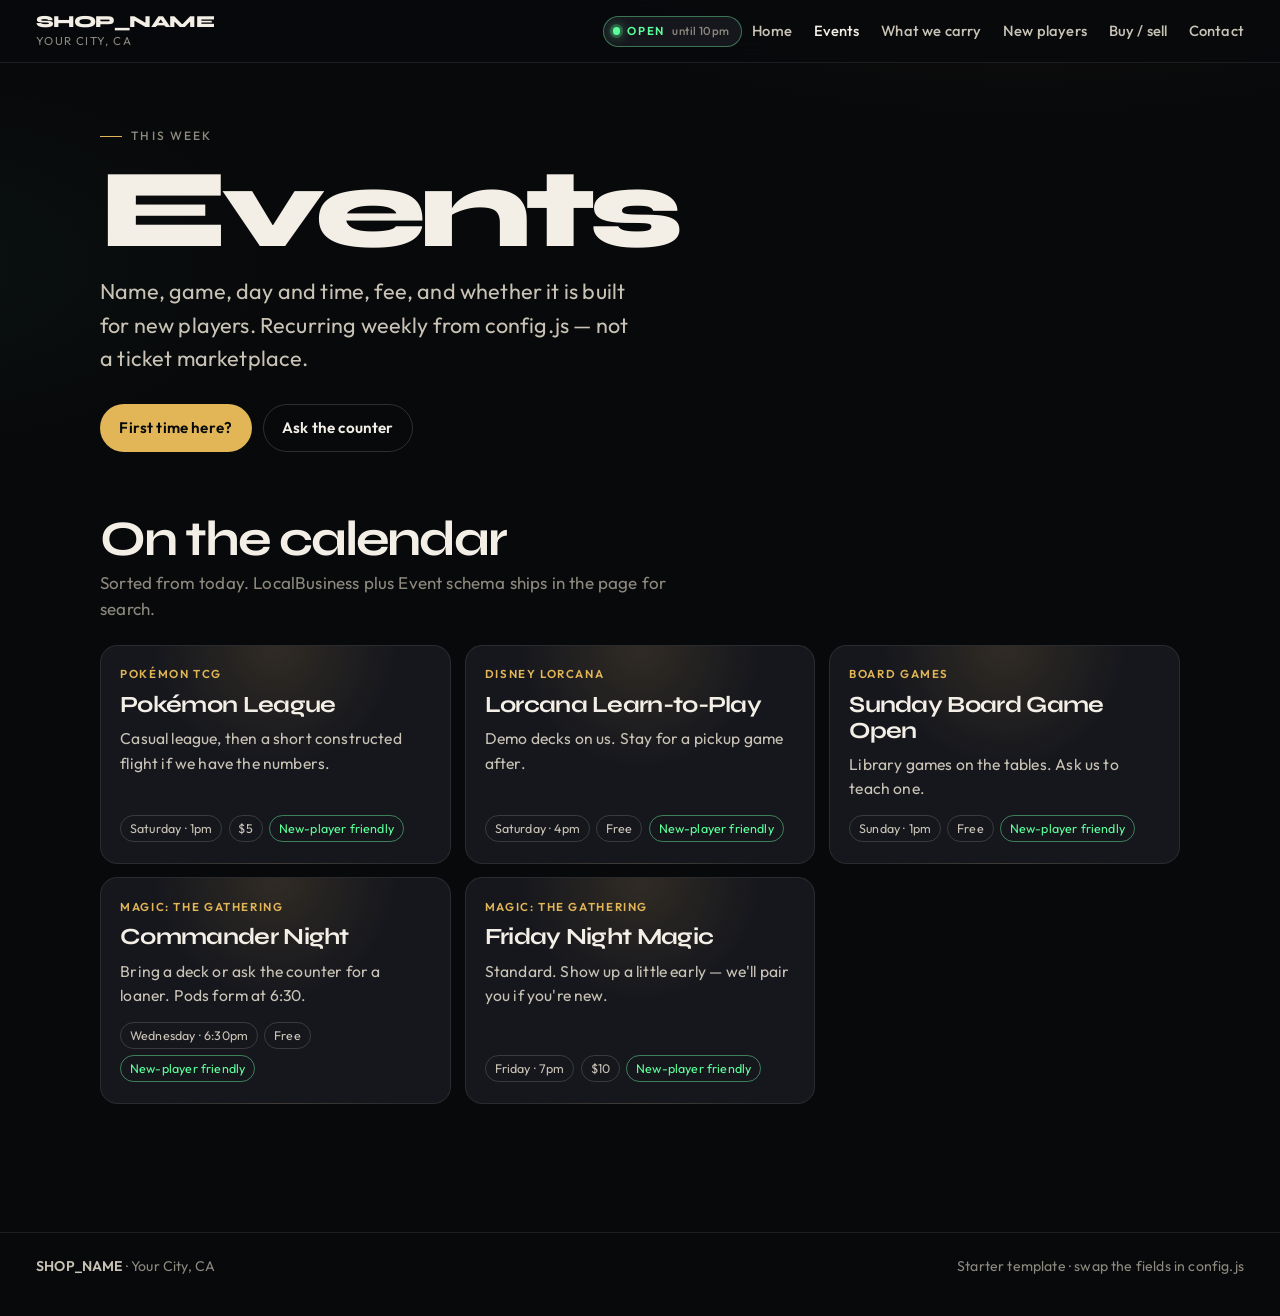
==== events.html @ 3b32b815 "Add LGS starter: clone, swap config.js, pitch on a phone. Placeholder shop only. Hours, events, carr" ====
<!DOCTYPE html>
<html lang="en">
<head>
  <meta charset="utf-8">
  <meta name="viewport" content="width=device-width, initial-scale=1">
  <meta name="theme-color" content="#08090b">
  <meta name="color-scheme" content="dark">
  <title>Events · SHOP_NAME</title>
  <meta name="description" content="This week's events at SHOP_NAME in Your City, CA.">
  <meta property="og:title" content="Events — SHOP_NAME">
  <link rel="icon" href="favicon.svg" type="image/svg+xml">
  <link rel="preconnect" href="https://fonts.googleapis.com">
  <link rel="preconnect" href="https://fonts.gstatic.com" crossorigin>
  <link href="https://fonts.googleapis.com/css2?family=Outfit:wght@400;500;600;700&family=Syne:wght@700;800&display=swap" rel="stylesheet">
  <link rel="stylesheet" href="styles.css">
</head>
<body>
  <a class="skip" href="#main">Skip to content</a>

  <header class="site-header">
    <a class="brand" href="index.html">
      <span class="brand-name" data-bind="SHOP_NAME">SHOP_NAME</span>
      <span class="brand-city" data-bind="CITY">Your City, CA</span>
    </a>
    <div class="header-tools">
      <span class="led" data-led role="status" aria-live="polite">
        <span class="led-dot" aria-hidden="true"></span>
        <span data-led-status>Hours</span>
        <span class="led-until" data-led-until></span>
      </span>
      <nav class="nav-desktop" data-nav aria-label="Primary">
        <a href="index.html">Home</a>
        <a href="events.html">Events</a>
        <a href="index.html#carry">What we carry</a>
        <a href="index.html#new">New players</a>
        <a href="index.html#trade">Buy / sell</a>
        <a href="index.html#contact">Contact</a>
      </nav>
      <button class="nav-toggle" type="button" data-nav-toggle aria-expanded="false" aria-controls="nav-drawer" aria-label="Open menu">
        <span></span><span></span><span></span>
      </button>
    </div>
  </header>

  <nav id="nav-drawer" class="nav-drawer" data-nav-drawer data-nav aria-label="Mobile">
    <a href="index.html">Home</a>
    <a href="events.html">Events</a>
    <a href="index.html#carry">What we carry</a>
    <a href="index.html#new">New players</a>
    <a href="index.html#trade">Buy / sell / trade</a>
    <a href="index.html#contact">Contact</a>
  </nav>

  <main id="main">
    <section class="hero page-hero">
      <p class="kicker">This week</p>
      <h1>Events</h1>
      <p class="lede">Name, game, day and time, fee, and whether it is built for new players. Recurring weekly from config.js — not a ticket marketplace.</p>
      <div class="hero-actions">
        <a class="btn btn-primary" href="index.html#new">First time here?</a>
        <a class="btn btn-ghost" href="index.html#contact">Ask the counter</a>
      </div>
    </section>

    <section class="section" aria-labelledby="week-heading" style="padding-top:0">
      <div class="section-head">
        <div>
          <h2 id="week-heading">On the calendar</h2>
          <p class="sub">Sorted from today. LocalBusiness plus Event schema ships in the page for search.</p>
        </div>
      </div>
      <div class="cards cards-3" data-events-all><noscript><p class="empty-week">Turn on JavaScript to load this week from config.js.</p></noscript></div>
    </section>
  </main>

  <footer class="site-footer">
    <span><strong data-bind="SHOP_NAME">SHOP_NAME</strong> · <span data-bind="CITY">Your City, CA</span></span>
    <span>Starter template · swap the fields in config.js</span>
  </footer>

  <script src="config.js"></script>
  <script src="effects.js"></script>
</body>
</html>
---- styles.css ----
/* SHOP_NAME starter — ink shop window, not a tavern, not a SaaS dashboard. */
:root {
  --ink: #08090b;
  --ink-2: #0e0f13;
  --ink-3: #16171d;
  --ink-4: #1e2028;
  --line: rgba(243, 239, 230, 0.09);
  --line-strong: rgba(243, 239, 230, 0.16);
  --paper: #f3efe6;
  --paper-dim: #c9c3b6;
  --muted: #8d897f;
  --brass: #e2b656;
  --brass-dim: rgba(226, 182, 86, 0.16);
  --open: #5dff9a;
  --closed: #ff6b6b;
  --space: clamp(1.15rem, 3.2vw, 2.25rem);
  --wide: 72rem;
  --radius: 1.1rem;
  --font-display: "Syne", "Avenir Next", "Segoe UI", sans-serif;
  --font-body: "Outfit", "Avenir Next", "Segoe UI", sans-serif;
  color-scheme: dark;
}

*,
*::before,
*::after { box-sizing: border-box; }

html {
  scroll-behavior: smooth;
  background: var(--ink);
  overflow-x: clip;
}

body {
  margin: 0;
  min-height: 100dvh;
  background:
    radial-gradient(1200px 500px at 80% -10%, rgba(226, 182, 86, 0.07), transparent 50%),
    radial-gradient(900px 420px at -10% 20%, rgba(93, 255, 154, 0.04), transparent 45%),
    var(--ink);
  color: var(--paper);
  font-family: var(--font-body);
  font-size: 1.0625rem;
  line-height: 1.55;
  letter-spacing: 0.01em;
  -webkit-font-smoothing: antialiased;
}

img, svg { max-width: 100%; display: block; }

a {
  color: var(--brass);
  text-underline-offset: 0.18em;
}

a:hover { color: var(--paper); }

:focus-visible {
  outline: 2px solid var(--brass);
  outline-offset: 3px;
}

.skip {
  position: absolute;
  left: 0.75rem;
  top: -4rem;
  z-index: 80;
  padding: 0.55rem 0.85rem;
  background: var(--brass);
  color: var(--ink);
  font-weight: 600;
  text-decoration: none;
  border-radius: 0.4rem;
}
.skip:focus { top: 0.75rem; }

/* —— chrome —— */
.site-header {
  position: sticky;
  top: 0;
  z-index: 40;
  display: flex;
  align-items: center;
  justify-content: space-between;
  gap: 0.75rem;
  padding: 0.7rem var(--space);
  background: color-mix(in srgb, var(--ink) 82%, transparent);
  backdrop-filter: blur(16px) saturate(1.2);
  border-bottom: 1px solid var(--line);
}

.brand {
  display: flex;
  flex-direction: column;
  gap: 0.05rem;
  text-decoration: none;
  color: var(--paper);
  min-width: 0;
}
.brand-name {
  font-family: var(--font-display);
  font-weight: 800;
  font-size: 1rem;
  letter-spacing: -0.03em;
  line-height: 1.1;
  white-space: nowrap;
  overflow: hidden;
  text-overflow: ellipsis;
  max-width: 46vw;
}
.brand-city {
  color: var(--muted);
  font-size: 0.72rem;
  letter-spacing: 0.12em;
  text-transform: uppercase;
}

.header-tools {
  display: flex;
  align-items: center;
  gap: 0.65rem;
}

.led {
  display: inline-flex;
  align-items: center;
  gap: 0.45rem;
  padding: 0.35rem 0.7rem 0.35rem 0.55rem;
  border: 1px solid var(--line-strong);
  border-radius: 999px;
  background: var(--ink-3);
  font-size: 0.72rem;
  font-weight: 600;
  letter-spacing: 0.14em;
  text-transform: uppercase;
  color: var(--paper-dim);
  white-space: nowrap;
}
.led-dot {
  width: 0.48rem;
  height: 0.48rem;
  border-radius: 50%;
  background: var(--muted);
  box-shadow: none;
}
.led.is-open { color: var(--open); border-color: color-mix(in srgb, var(--open) 35%, var(--line)); }
.led.is-open .led-dot {
  background: var(--open);
  box-shadow: 0 0 0 3px color-mix(in srgb, var(--open) 22%, transparent), 0 0 12px var(--open);
  animation: led-pulse 2.4s ease-in-out infinite;
}
@keyframes led-pulse {
  0%, 100% { opacity: 1; }
  50% { opacity: 0.55; }
}
.led.is-closed { color: var(--closed); }
.led.is-closed .led-dot {
  background: var(--closed);
  box-shadow: 0 0 0 3px color-mix(in srgb, var(--closed) 20%, transparent);
}
.led-until { color: var(--muted); letter-spacing: 0.04em; text-transform: none; font-weight: 500; }

.nav-toggle {
  width: 2.75rem;
  height: 2.75rem;
  border: 1px solid var(--line);
  border-radius: 0.7rem;
  background: var(--ink-3);
  color: var(--paper);
  cursor: pointer;
  display: flex;
  flex-direction: column;
  align-items: center;
  justify-content: center;
  gap: 5px;
}
.nav-toggle span {
  display: block;
  width: 1.1rem;
  height: 1.5px;
  background: currentColor;
}
.nav-toggle[aria-expanded="true"] span:nth-child(1) { transform: translateY(3.25px) rotate(45deg); }
.nav-toggle[aria-expanded="true"] span:nth-child(2) { opacity: 0; }
.nav-toggle[aria-expanded="true"] span:nth-child(3) { transform: translateY(-3.25px) rotate(-45deg); }
.nav-toggle span { transition: transform 0.2s ease, opacity 0.2s ease; }

.nav-drawer {
  position: fixed;
  inset: 0;
  z-index: 50;
  background: color-mix(in srgb, var(--ink) 96%, black);
  padding: 5.5rem var(--space) var(--space);
  display: none;
  flex-direction: column;
  gap: 0.15rem;
}
.nav-drawer.is-open { display: flex; }
.nav-drawer a {
  font-family: var(--font-display);
  font-size: clamp(1.8rem, 7vw, 3rem);
  font-weight: 800;
  letter-spacing: -0.04em;
  line-height: 1.15;
  color: var(--paper);
  text-decoration: none;
  padding: 0.35rem 0;
  min-height: 2.75rem;
}
.nav-drawer a[aria-current="page"],
.nav-drawer a:hover { color: var(--brass); }

.nav-desktop { display: none; }

@media (min-width: 920px) {
  .nav-toggle { display: none; }
  .nav-drawer { display: none !important; }
  .nav-desktop {
    display: flex;
    gap: 1.35rem;
    align-items: center;
  }
  .nav-desktop a {
    color: var(--paper-dim);
    text-decoration: none;
    font-size: 0.92rem;
    font-weight: 500;
    padding: 0.45rem 0;
    min-height: 2.5rem;
    display: inline-flex;
    align-items: center;
  }
  .nav-desktop a[aria-current="page"],
  .nav-desktop a:hover { color: var(--paper); }
  .brand-name { max-width: none; font-size: 1.05rem; }
}

/* —— layout —— */
main { padding-bottom: 4rem; }

.hero {
  padding: clamp(2.4rem, 8vw, 5.5rem) var(--space) clamp(2rem, 6vw, 4rem);
  max-width: var(--wide);
  margin: 0 auto;
}

.kicker {
  display: inline-flex;
  align-items: center;
  gap: 0.55rem;
  color: var(--muted);
  font-size: 0.75rem;
  letter-spacing: 0.18em;
  text-transform: uppercase;
  font-weight: 500;
  margin: 0 0 1rem;
}
.kicker::before {
  content: "";
  width: 1.4rem;
  height: 1px;
  background: var(--brass);
}

.hero h1 {
  font-family: var(--font-display);
  font-weight: 800;
  font-size: clamp(3rem, 11vw, 7rem);
  letter-spacing: -0.055em;
  line-height: 0.86;
  margin: 0 0 1.1rem;
  max-width: 100%;
  overflow-wrap: break-word;
}

.lede {
  max-width: 34rem;
  font-size: clamp(1.1rem, 2.4vw, 1.35rem);
  color: var(--paper-dim);
  margin: 0 0 1.75rem;
}

.hero-actions {
  display: flex;
  flex-wrap: wrap;
  gap: 0.7rem;
}

.btn {
  display: inline-flex;
  align-items: center;
  justify-content: center;
  min-height: 2.85rem;
  padding: 0.7rem 1.15rem;
  border-radius: 999px;
  text-decoration: none;
  font-weight: 600;
  font-size: 0.95rem;
  border: 1px solid transparent;
}
.btn-primary {
  background: var(--brass);
  color: var(--ink);
}
.btn-primary:hover { color: var(--ink); filter: brightness(1.06); }
.btn-ghost {
  background: transparent;
  color: var(--paper);
  border-color: var(--line-strong);
}
.btn-ghost:hover { border-color: var(--paper-dim); color: var(--paper); }

/* —— door hours —— */
.door {
  margin: 0 var(--space) clamp(2.5rem, 6vw, 4rem);
  max-width: var(--wide);
  margin-left: auto;
  margin-right: auto;
  padding: 0 var(--space);
}
.door-panel {
  border: 1px solid var(--line);
  border-radius: calc(var(--radius) + 0.15rem);
  background:
    linear-gradient(180deg, rgba(255,255,255,0.03), transparent 40%),
    var(--ink-2);
  padding: clamp(1.1rem, 3vw, 1.6rem);
  display: grid;
  gap: 1.25rem;
}
@media (min-width: 760px) {
  .door-panel { grid-template-columns: 0.9fr 1.1fr; align-items: start; }
}
.door h2 {
  font-family: var(--font-display);
  font-size: clamp(1.4rem, 3vw, 1.85rem);
  letter-spacing: -0.04em;
  margin: 0 0 0.35rem;
}
.door p { margin: 0; color: var(--muted); }

.hours-list {
  list-style: none;
  margin: 0;
  padding: 0;
  display: grid;
  gap: 0.15rem;
}
.hours-list li {
  display: flex;
  justify-content: space-between;
  gap: 1rem;
  padding: 0.42rem 0.55rem;
  border-radius: 0.45rem;
  font-variant-numeric: tabular-nums;
  color: var(--paper-dim);
}
.hours-list li.is-today {
  background: var(--brass-dim);
  color: var(--paper);
  font-weight: 600;
}
.hours-list .day {
  letter-spacing: 0.12em;
  text-transform: uppercase;
  font-size: 0.82rem;
}

/* —— sections —— */
.section {
  max-width: var(--wide);
  margin: 0 auto;
  padding: clamp(2.4rem, 7vw, 5rem) var(--space) 0;
}
.section-head {
  display: flex;
  flex-wrap: wrap;
  justify-content: space-between;
  align-items: end;
  gap: 0.8rem;
  margin-bottom: 1.4rem;
}
.section h2 {
  font-family: var(--font-display);
  font-size: clamp(1.85rem, 5vw, 3.1rem);
  letter-spacing: -0.045em;
  line-height: 0.95;
  margin: 0;
}
.section .sub {
  margin: 0.45rem 0 0;
  color: var(--muted);
  max-width: 36rem;
}

/* —— event cards —— */
.cards {
  display: grid;
  gap: 0.85rem;
}
@media (min-width: 700px) {
  .cards { grid-template-columns: repeat(2, 1fr); }
}
@media (min-width: 1080px) {
  .cards.cards-3 { grid-template-columns: repeat(3, 1fr); }
}

.card {
  --mx: 50%;
  --my: 0%;
  position: relative;
  isolation: isolate;
  background:
    radial-gradient(220px circle at var(--mx) var(--my), rgba(226, 182, 86, 0.13), transparent 55%),
    var(--ink-3);
  border: 1px solid var(--line);
  border-radius: var(--radius);
  padding: 1.2rem 1.2rem 1.3rem;
  min-height: 11.5rem;
  display: flex;
  flex-direction: column;
  gap: 0.55rem;
  text-decoration: none;
  color: inherit;
  transition: border-color 0.2s ease, transform 0.2s ease;
}
.card:hover { border-color: var(--line-strong); }
.card-game {
  font-size: 0.72rem;
  letter-spacing: 0.14em;
  text-transform: uppercase;
  color: var(--brass);
  font-weight: 600;
}
.card h3 {
  font-family: var(--font-display);
  font-size: 1.45rem;
  letter-spacing: -0.03em;
  line-height: 1.1;
  margin: 0;
}
.card p { margin: 0; color: var(--paper-dim); flex: 1; font-size: 0.98rem; }
.card-meta {
  display: flex;
  flex-wrap: wrap;
  gap: 0.4rem;
  margin-top: 0.35rem;
}
.pill {
  display: inline-flex;
  align-items: center;
  min-height: 1.7rem;
  padding: 0.15rem 0.55rem;
  border-radius: 999px;
  border: 1px solid var(--line-strong);
  font-size: 0.78rem;
  color: var(--paper-dim);
}
.pill-new {
  border-color: color-mix(in srgb, var(--open) 40%, var(--line));
  color: var(--open);
}

.empty-week {
  border: 1px dashed var(--line-strong);
  border-radius: var(--radius);
  padding: 1.4rem;
  color: var(--muted);
}

/* —— room / play space —— */
.room {
  margin-top: 0.4rem;
  border: 1px solid var(--line);
  border-radius: calc(var(--radius) + 0.25rem);
  overflow: hidden;
  background: #07080a;
  position: relative;
}
.room svg { width: 100%; height: auto; }
.room-caption {
  position: absolute;
  left: 1rem;
  bottom: 1rem;
  margin: 0;
  padding: 0.35rem 0.65rem;
  background: color-mix(in srgb, var(--ink) 75%, transparent);
  border: 1px solid var(--line);
  border-radius: 999px;
  font-size: 0.75rem;
  letter-spacing: 0.12em;
  text-transform: uppercase;
  color: var(--paper-dim);
}

/* —— carry —— */
.carry-grid {
  display: grid;
  gap: 0.7rem;
}
@media (min-width: 640px) {
  .carry-grid { grid-template-columns: repeat(2, 1fr); }
}
@media (min-width: 980px) {
  .carry-grid { grid-template-columns: repeat(3, 1fr); }
}
.carry-item {
  padding: 1.2rem 1.15rem 1.3rem;
  background: var(--ink-2);
  border: 1px solid var(--line);
  border-radius: var(--radius);
}
.carry-item h3 {
  font-family: var(--font-display);
  font-size: 1.35rem;
  letter-spacing: -0.03em;
  margin: 0 0 0.35rem;
}
.carry-item p { margin: 0; color: var(--muted); }
.note-banner {
  margin-top: 1rem;
  padding: 1rem 1.15rem;
  border-radius: var(--radius);
  background: var(--brass-dim);
  border: 1px solid color-mix(in srgb, var(--brass) 28%, var(--line));
  color: var(--paper);
}

/* —— prose blocks —— */
.prose {
  max-width: 40rem;
  font-size: 1.12rem;
  color: var(--paper-dim);
}
.prose p { margin: 0 0 1rem; }
.prose p:last-child { margin-bottom: 0; }

/* —— contact —— */
.contact-grid {
  display: grid;
  gap: 1.5rem;
}
@media (min-width: 860px) {
  .contact-grid { grid-template-columns: 1fr 1.1fr; }
}
.vcard {
  display: grid;
  gap: 0.85rem;
}
.vcard > div { min-width: 0; }
.vcard a { color: var(--paper); text-decoration: none; }
.vcard a:hover { color: var(--brass); }
.vcard dt {
  font-size: 0.72rem;
  letter-spacing: 0.16em;
  text-transform: uppercase;
  color: var(--muted);
  margin-bottom: 0.2rem;
}
.vcard dd { margin: 0; font-size: 1.12rem; }
.socials {
  display: flex;
  flex-wrap: wrap;
  gap: 0.5rem;
  margin-top: 0.3rem;
}

form {
  display: grid;
  gap: 0.75rem;
  padding: 1.2rem;
  border: 1px solid var(--line);
  border-radius: var(--radius);
  background: var(--ink-2);
}
label {
  display: grid;
  gap: 0.35rem;
  font-size: 0.82rem;
  letter-spacing: 0.08em;
  text-transform: uppercase;
  color: var(--muted);
}
input, textarea, select, button {
  font: inherit;
  letter-spacing: 0;
  text-transform: none;
}
input, textarea, select {
  width: 100%;
  min-height: 2.85rem;
  padding: 0.65rem 0.8rem;
  border-radius: 0.7rem;
  border: 1px solid var(--line-strong);
  background: var(--ink);
  color: var(--paper);
}
textarea { min-height: 8rem; resize: vertical; }
form button {
  cursor: pointer;
  min-height: 2.85rem;
  border: 0;
  border-radius: 999px;
  background: var(--brass);
  color: var(--ink);
  font-weight: 700;
  padding: 0.7rem 1.1rem;
}
form button:hover { filter: brightness(1.06); }
.form-hint { margin: 0; color: var(--muted); font-size: 0.85rem; }

.site-footer {
  margin-top: 4rem;
  padding: 1.4rem var(--space) 2.4rem;
  border-top: 1px solid var(--line);
  color: var(--muted);
  font-size: 0.88rem;
  display: flex;
  flex-wrap: wrap;
  justify-content: space-between;
  gap: 0.6rem;
}
.site-footer strong { color: var(--paper-dim); font-weight: 600; }

.page-hero {
  padding-top: clamp(2rem, 6vw, 3.4rem);
}

@media (prefers-reduced-motion: reduce) {
  html { scroll-behavior: auto; }
  .nav-toggle span { transition: none; }
  .card {
    background: var(--ink-3);
    transition: none;
  }
  .led.is-open .led-dot { box-shadow: 0 0 0 3px color-mix(in srgb, var(--open) 22%, transparent); animation: none; }
}

@media (max-width: 560px) {
  .led-until { display: none; }
}

@media (pointer: coarse) {
  .card { background: var(--ink-3); }
}
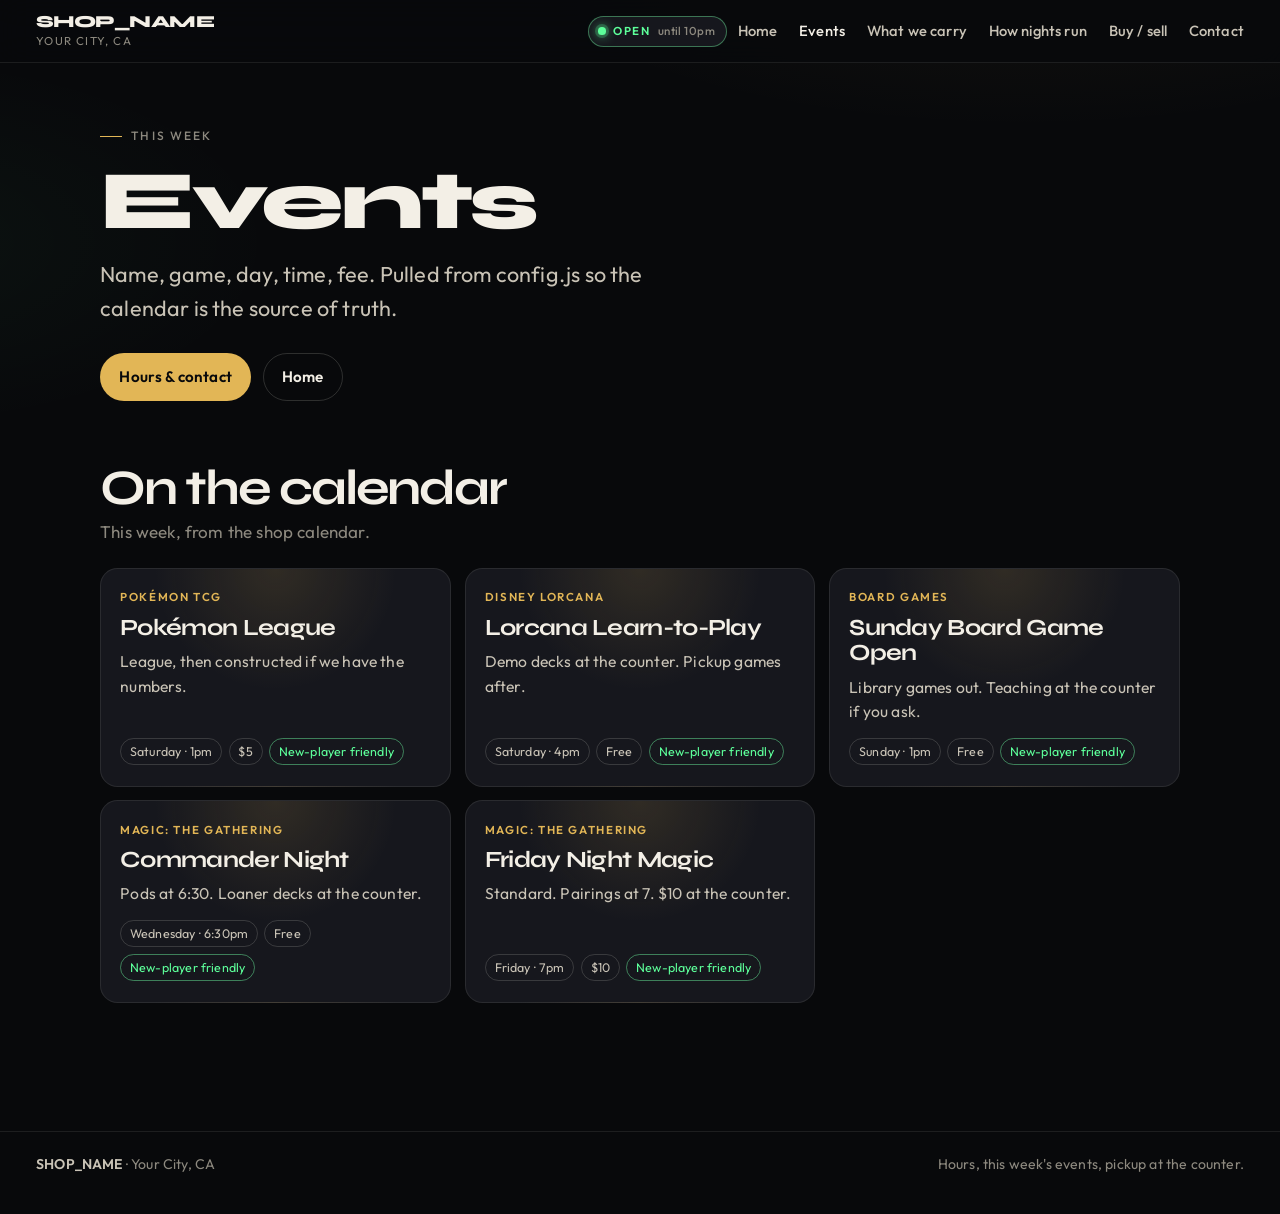
==== commit a10a6f3a: "Write the starter for the shop, not for players. Hours, calendar, counter, stock. Drop the welcome-t" ====
--- a/events.html
+++ b/events.html
@@ -32,7 +32,7 @@
         <a href="index.html">Home</a>
         <a href="events.html">Events</a>
         <a href="index.html#carry">What we carry</a>
-        <a href="index.html#new">New players</a>
+        <a href="index.html#new">How nights run</a>
         <a href="index.html#trade">Buy / sell</a>
         <a href="index.html#contact">Contact</a>
       </nav>
@@ -46,7 +46,7 @@
     <a href="index.html">Home</a>
     <a href="events.html">Events</a>
     <a href="index.html#carry">What we carry</a>
-    <a href="index.html#new">New players</a>
+    <a href="index.html#new">How nights run</a>
     <a href="index.html#trade">Buy / sell / trade</a>
     <a href="index.html#contact">Contact</a>
   </nav>
@@ -55,10 +55,10 @@
     <section class="hero page-hero">
       <p class="kicker">This week</p>
       <h1>Events</h1>
-      <p class="lede">Name, game, day and time, fee, and whether it is built for new players. Recurring weekly from config.js — not a ticket marketplace.</p>
+      <p class="lede">Name, game, day, time, fee. Pulled from config.js so the calendar is the source of truth.</p>
       <div class="hero-actions">
-        <a class="btn btn-primary" href="index.html#new">First time here?</a>
-        <a class="btn btn-ghost" href="index.html#contact">Ask the counter</a>
+        <a class="btn btn-primary" href="index.html#contact">Hours &amp; contact</a>
+        <a class="btn btn-ghost" href="index.html">Home</a>
       </div>
     </section>
 
@@ -66,7 +66,7 @@
       <div class="section-head">
         <div>
           <h2 id="week-heading">On the calendar</h2>
-          <p class="sub">Sorted from today. LocalBusiness plus Event schema ships in the page for search.</p>
+          <p class="sub">This week, from the shop calendar.</p>
         </div>
       </div>
       <div class="cards cards-3" data-events-all><noscript><p class="empty-week">Turn on JavaScript to load this week from config.js.</p></noscript></div>
@@ -75,7 +75,7 @@
 
   <footer class="site-footer">
     <span><strong data-bind="SHOP_NAME">SHOP_NAME</strong> · <span data-bind="CITY">Your City, CA</span></span>
-    <span>Starter template · swap the fields in config.js</span>
+    <span data-bind="TAGLINE">Hours, this week's events, pickup at the counter.</span>
   </footer>
 
   <script src="config.js"></script>
--- a/styles.css
+++ b/styles.css
@@ -265,12 +265,15 @@
 .hero h1 {
   font-family: var(--font-display);
   font-weight: 800;
-  font-size: clamp(3rem, 11vw, 7rem);
-  letter-spacing: -0.055em;
-  line-height: 0.86;
+  font-size: clamp(2.4rem, 8vw, 5.2rem);
+  letter-spacing: -0.04em;
+  line-height: 0.95;
   margin: 0 0 1.1rem;
   max-width: 100%;
-  overflow-wrap: break-word;
+  overflow-wrap: normal;
+  word-break: keep-all;
+  hyphens: none;
+  text-wrap: balance;
 }
 
 .lede {
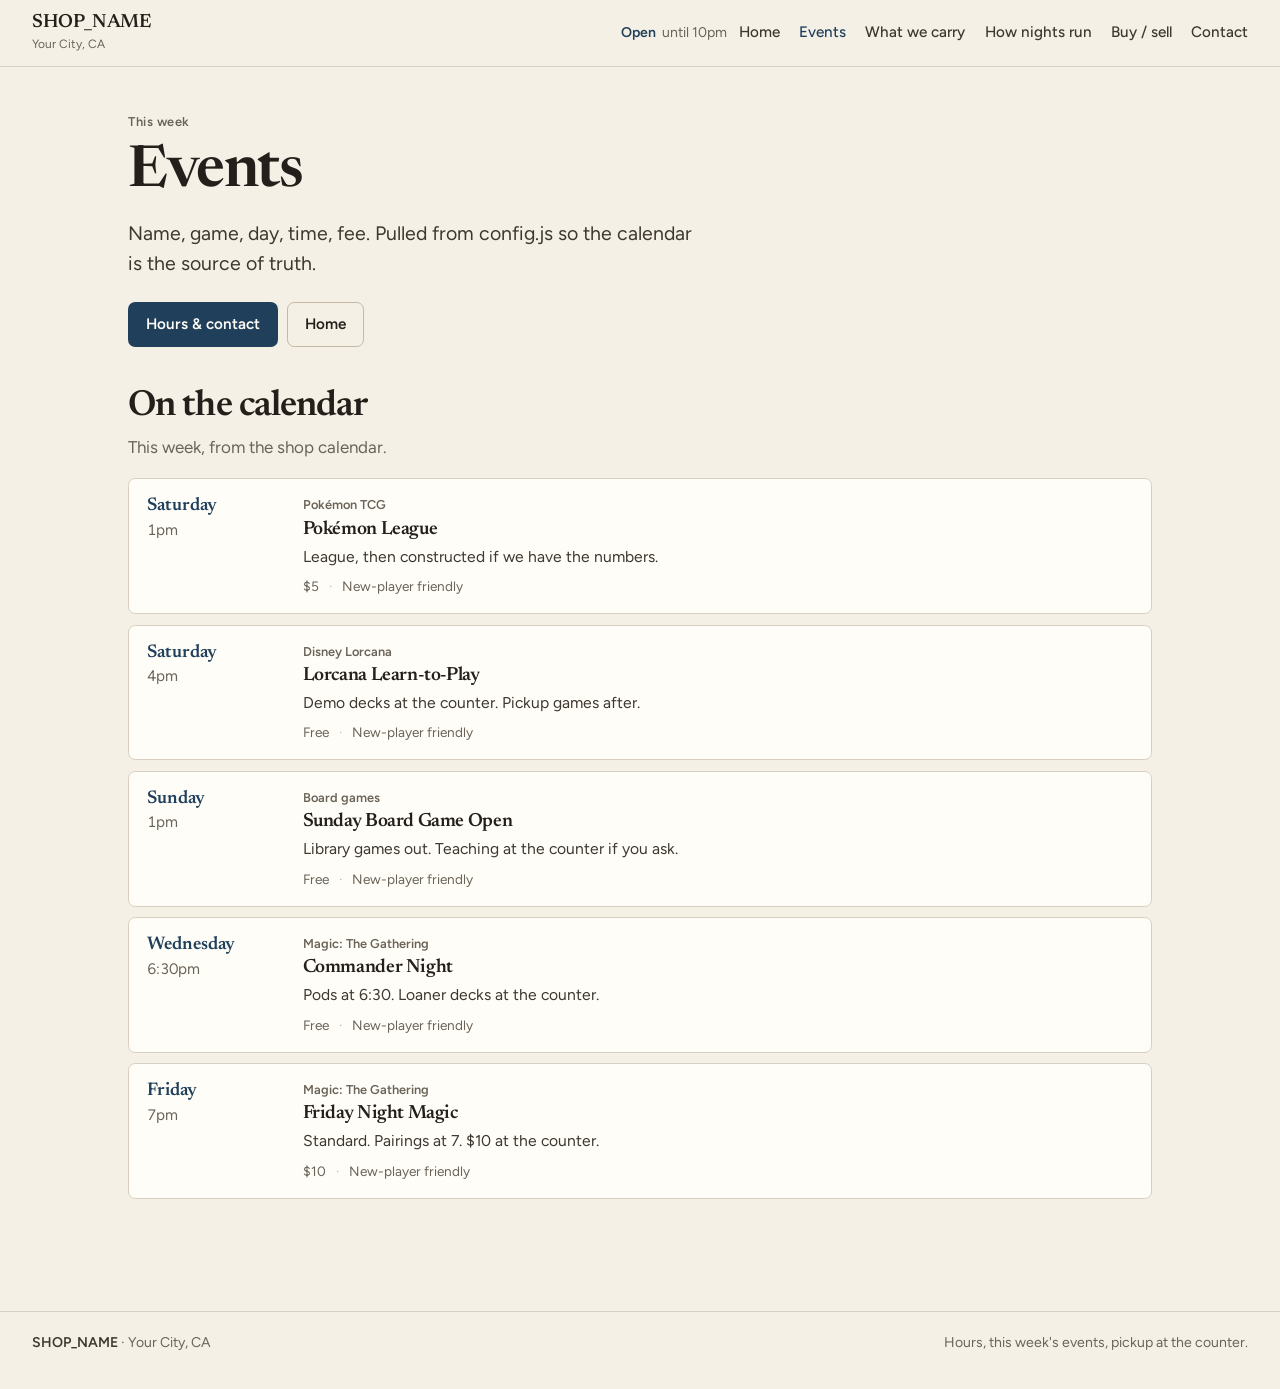
==== commit b26aaf55: "Restyle the shop starter as a light storefront. Paper, navy, Newsreader. Not the dark Open Tonight l" ====
--- a/events.html
+++ b/events.html
@@ -3,15 +3,15 @@
 <head>
   <meta charset="utf-8">
   <meta name="viewport" content="width=device-width, initial-scale=1">
-  <meta name="theme-color" content="#08090b">
-  <meta name="color-scheme" content="dark">
+  <meta name="theme-color" content="#f5f0e6">
+  <meta name="color-scheme" content="light">
   <title>Events · SHOP_NAME</title>
   <meta name="description" content="This week's events at SHOP_NAME in Your City, CA.">
   <meta property="og:title" content="Events — SHOP_NAME">
   <link rel="icon" href="favicon.svg" type="image/svg+xml">
   <link rel="preconnect" href="https://fonts.googleapis.com">
   <link rel="preconnect" href="https://fonts.gstatic.com" crossorigin>
-  <link href="https://fonts.googleapis.com/css2?family=Outfit:wght@400;500;600;700&family=Syne:wght@700;800&display=swap" rel="stylesheet">
+  <link href="https://fonts.googleapis.com/css2?family=Figtree:ital,wght@0,400;0,500;0,600;0,700;1,400&family=Newsreader:ital,opsz,wght@0,6..72,500;0,6..72,600;0,6..72,700;1,6..72,500&display=swap" rel="stylesheet">
   <link rel="stylesheet" href="styles.css">
 </head>
 <body>
@@ -23,11 +23,10 @@
       <span class="brand-city" data-bind="CITY">Your City, CA</span>
     </a>
     <div class="header-tools">
-      <span class="led" data-led role="status" aria-live="polite">
-        <span class="led-dot" aria-hidden="true"></span>
+      <p class="hours-status" data-led role="status" aria-live="polite">
         <span data-led-status>Hours</span>
-        <span class="led-until" data-led-until></span>
-      </span>
+        <span class="hours-until" data-led-until></span>
+      </p>
       <nav class="nav-desktop" data-nav aria-label="Primary">
         <a href="index.html">Home</a>
         <a href="events.html">Events</a>
@@ -69,7 +68,7 @@
           <p class="sub">This week, from the shop calendar.</p>
         </div>
       </div>
-      <div class="cards cards-3" data-events-all><noscript><p class="empty-week">Turn on JavaScript to load this week from config.js.</p></noscript></div>
+      <div class="event-list" data-events-all><noscript><p class="empty-week">Turn on JavaScript to load this week from config.js.</p></noscript></div>
     </section>
   </main>
 
--- a/styles.css
+++ b/styles.css
@@ -1,24 +1,24 @@
-/* SHOP_NAME starter — ink shop window, not a tavern, not a SaaS dashboard. */
+/* LGS starter — light paper storefront. Serif shop sign, charcoal type, navy accent. */
 :root {
-  --ink: #08090b;
-  --ink-2: #0e0f13;
-  --ink-3: #16171d;
-  --ink-4: #1e2028;
-  --line: rgba(243, 239, 230, 0.09);
-  --line-strong: rgba(243, 239, 230, 0.16);
-  --paper: #f3efe6;
-  --paper-dim: #c9c3b6;
-  --muted: #8d897f;
-  --brass: #e2b656;
-  --brass-dim: rgba(226, 182, 86, 0.16);
-  --open: #5dff9a;
-  --closed: #ff6b6b;
-  --space: clamp(1.15rem, 3.2vw, 2.25rem);
-  --wide: 72rem;
-  --radius: 1.1rem;
-  --font-display: "Syne", "Avenir Next", "Segoe UI", sans-serif;
-  --font-body: "Outfit", "Avenir Next", "Segoe UI", sans-serif;
-  color-scheme: dark;
+  --paper: #f5f0e6;
+  --paper-2: #fffdf8;
+  --paper-3: #ebe4d6;
+  --ink: #241f1a;
+  --ink-soft: #3d372f;
+  --muted: #6a6358;
+  --line: #d8cfc0;
+  --line-strong: #c4b8a4;
+  --navy: #1f3f5b;
+  --navy-soft: #e6eef4;
+  --navy-mid: #2c5474;
+  --open-ink: #1f3f5b;
+  --closed-ink: #6a6358;
+  --space: clamp(1.1rem, 3.2vw, 2rem);
+  --wide: 68rem;
+  --radius: 0.45rem;
+  --font-display: "Newsreader", "Iowan Old Style", "Palatino Linotype", Palatino, serif;
+  --font-body: "Figtree", "Source Sans 3", "Segoe UI", sans-serif;
+  color-scheme: light;
 }
 
 *,
@@ -27,36 +27,32 @@
 
 html {
   scroll-behavior: smooth;
-  background: var(--ink);
+  background: var(--paper);
   overflow-x: clip;
 }
 
 body {
   margin: 0;
   min-height: 100dvh;
-  background:
-    radial-gradient(1200px 500px at 80% -10%, rgba(226, 182, 86, 0.07), transparent 50%),
-    radial-gradient(900px 420px at -10% 20%, rgba(93, 255, 154, 0.04), transparent 45%),
-    var(--ink);
-  color: var(--paper);
+  background: var(--paper);
+  color: var(--ink);
   font-family: var(--font-body);
   font-size: 1.0625rem;
   line-height: 1.55;
-  letter-spacing: 0.01em;
   -webkit-font-smoothing: antialiased;
 }
 
 img, svg { max-width: 100%; display: block; }
 
 a {
-  color: var(--brass);
+  color: var(--navy);
   text-underline-offset: 0.18em;
 }
 
-a:hover { color: var(--paper); }
+a:hover { color: var(--ink); }
 
 :focus-visible {
-  outline: 2px solid var(--brass);
+  outline: 2px solid var(--navy);
   outline-offset: 3px;
 }
 
@@ -66,11 +62,11 @@
   top: -4rem;
   z-index: 80;
   padding: 0.55rem 0.85rem;
-  background: var(--brass);
-  color: var(--ink);
+  background: var(--navy);
+  color: var(--paper-2);
   font-weight: 600;
   text-decoration: none;
-  border-radius: 0.4rem;
+  border-radius: var(--radius);
 }
 .skip:focus { top: 0.75rem; }
 
@@ -83,26 +79,25 @@
   align-items: center;
   justify-content: space-between;
   gap: 0.75rem;
-  padding: 0.7rem var(--space);
-  background: color-mix(in srgb, var(--ink) 82%, transparent);
-  backdrop-filter: blur(16px) saturate(1.2);
+  padding: 0.75rem var(--space);
+  background: var(--paper);
   border-bottom: 1px solid var(--line);
 }
 
 .brand {
   display: flex;
   flex-direction: column;
-  gap: 0.05rem;
+  gap: 0.08rem;
   text-decoration: none;
-  color: var(--paper);
+  color: var(--ink);
   min-width: 0;
 }
 .brand-name {
   font-family: var(--font-display);
-  font-weight: 800;
-  font-size: 1rem;
-  letter-spacing: -0.03em;
-  line-height: 1.1;
+  font-weight: 600;
+  font-size: 1.12rem;
+  letter-spacing: -0.02em;
+  line-height: 1.15;
   white-space: nowrap;
   overflow: hidden;
   text-overflow: ellipsis;
@@ -110,63 +105,38 @@
 }
 .brand-city {
   color: var(--muted);
-  font-size: 0.72rem;
-  letter-spacing: 0.12em;
-  text-transform: uppercase;
+  font-size: 0.75rem;
 }
 
 .header-tools {
   display: flex;
   align-items: center;
-  gap: 0.65rem;
-}
-
-.led {
+  gap: 0.75rem;
+}
+
+.hours-status {
+  margin: 0;
   display: inline-flex;
-  align-items: center;
-  gap: 0.45rem;
-  padding: 0.35rem 0.7rem 0.35rem 0.55rem;
-  border: 1px solid var(--line-strong);
-  border-radius: 999px;
-  background: var(--ink-3);
-  font-size: 0.72rem;
-  font-weight: 600;
-  letter-spacing: 0.14em;
-  text-transform: uppercase;
-  color: var(--paper-dim);
+  align-items: baseline;
+  gap: 0.4rem;
+  font-size: 0.88rem;
+  color: var(--ink-soft);
   white-space: nowrap;
 }
-.led-dot {
-  width: 0.48rem;
-  height: 0.48rem;
-  border-radius: 50%;
-  background: var(--muted);
-  box-shadow: none;
-}
-.led.is-open { color: var(--open); border-color: color-mix(in srgb, var(--open) 35%, var(--line)); }
-.led.is-open .led-dot {
-  background: var(--open);
-  box-shadow: 0 0 0 3px color-mix(in srgb, var(--open) 22%, transparent), 0 0 12px var(--open);
-  animation: led-pulse 2.4s ease-in-out infinite;
-}
-@keyframes led-pulse {
-  0%, 100% { opacity: 1; }
-  50% { opacity: 0.55; }
-}
-.led.is-closed { color: var(--closed); }
-.led.is-closed .led-dot {
-  background: var(--closed);
-  box-shadow: 0 0 0 3px color-mix(in srgb, var(--closed) 20%, transparent);
-}
-.led-until { color: var(--muted); letter-spacing: 0.04em; text-transform: none; font-weight: 500; }
+.hours-status.is-open { color: var(--open-ink); font-weight: 600; }
+.hours-status.is-closed { color: var(--closed-ink); font-weight: 500; }
+.hours-until {
+  color: var(--muted);
+  font-weight: 400;
+}
 
 .nav-toggle {
   width: 2.75rem;
   height: 2.75rem;
   border: 1px solid var(--line);
-  border-radius: 0.7rem;
-  background: var(--ink-3);
-  color: var(--paper);
+  border-radius: var(--radius);
+  background: var(--paper-2);
+  color: var(--ink);
   cursor: pointer;
   display: flex;
   flex-direction: column;
@@ -179,36 +149,36 @@
   width: 1.1rem;
   height: 1.5px;
   background: currentColor;
+  transition: transform 0.2s ease, opacity 0.2s ease;
 }
 .nav-toggle[aria-expanded="true"] span:nth-child(1) { transform: translateY(3.25px) rotate(45deg); }
 .nav-toggle[aria-expanded="true"] span:nth-child(2) { opacity: 0; }
 .nav-toggle[aria-expanded="true"] span:nth-child(3) { transform: translateY(-3.25px) rotate(-45deg); }
-.nav-toggle span { transition: transform 0.2s ease, opacity 0.2s ease; }
 
 .nav-drawer {
   position: fixed;
   inset: 0;
   z-index: 50;
-  background: color-mix(in srgb, var(--ink) 96%, black);
-  padding: 5.5rem var(--space) var(--space);
+  background: var(--paper);
+  padding: 5.25rem var(--space) var(--space);
   display: none;
   flex-direction: column;
   gap: 0.15rem;
 }
 .nav-drawer.is-open { display: flex; }
 .nav-drawer a {
-  font-family: var(--font-display);
-  font-size: clamp(1.8rem, 7vw, 3rem);
-  font-weight: 800;
-  letter-spacing: -0.04em;
-  line-height: 1.15;
-  color: var(--paper);
+  font-family: var(--font-body);
+  font-size: 1.2rem;
+  font-weight: 500;
+  line-height: 1.3;
+  color: var(--ink);
   text-decoration: none;
-  padding: 0.35rem 0;
+  padding: 0.7rem 0;
   min-height: 2.75rem;
+  border-bottom: 1px solid var(--line);
 }
 .nav-drawer a[aria-current="page"],
-.nav-drawer a:hover { color: var(--brass); }
+.nav-drawer a:hover { color: var(--navy); }
 
 .nav-desktop { display: none; }
 
@@ -217,13 +187,13 @@
   .nav-drawer { display: none !important; }
   .nav-desktop {
     display: flex;
-    gap: 1.35rem;
+    gap: 1.2rem;
     align-items: center;
   }
   .nav-desktop a {
-    color: var(--paper-dim);
+    color: var(--ink-soft);
     text-decoration: none;
-    font-size: 0.92rem;
+    font-size: 0.95rem;
     font-weight: 500;
     padding: 0.45rem 0;
     min-height: 2.5rem;
@@ -231,44 +201,34 @@
     align-items: center;
   }
   .nav-desktop a[aria-current="page"],
-  .nav-desktop a:hover { color: var(--paper); }
-  .brand-name { max-width: none; font-size: 1.05rem; }
+  .nav-desktop a:hover { color: var(--navy); }
+  .brand-name { max-width: none; font-size: 1.2rem; }
 }
 
 /* —— layout —— */
-main { padding-bottom: 4rem; }
+main { padding-bottom: 3.5rem; }
 
 .hero {
-  padding: clamp(2.4rem, 8vw, 5.5rem) var(--space) clamp(2rem, 6vw, 4rem);
+  padding: clamp(2rem, 6vw, 3.75rem) var(--space) clamp(1.5rem, 4vw, 2.5rem);
   max-width: var(--wide);
   margin: 0 auto;
 }
 
 .kicker {
-  display: inline-flex;
-  align-items: center;
-  gap: 0.55rem;
-  color: var(--muted);
-  font-size: 0.75rem;
-  letter-spacing: 0.18em;
-  text-transform: uppercase;
-  font-weight: 500;
-  margin: 0 0 1rem;
-}
-.kicker::before {
-  content: "";
-  width: 1.4rem;
-  height: 1px;
-  background: var(--brass);
+  color: var(--muted);
+  font-size: 0.8rem;
+  letter-spacing: 0.04em;
+  font-weight: 600;
+  margin: 0 0 0.65rem;
 }
 
 .hero h1 {
   font-family: var(--font-display);
-  font-weight: 800;
-  font-size: clamp(2.4rem, 8vw, 5.2rem);
-  letter-spacing: -0.04em;
-  line-height: 0.95;
-  margin: 0 0 1.1rem;
+  font-weight: 600;
+  font-size: clamp(2.15rem, 6.5vw, 3.6rem);
+  letter-spacing: -0.025em;
+  line-height: 1.08;
+  margin: 0 0 0.85rem;
   max-width: 100%;
   overflow-wrap: normal;
   word-break: keep-all;
@@ -277,103 +237,100 @@
 }
 
 .lede {
-  max-width: 34rem;
-  font-size: clamp(1.1rem, 2.4vw, 1.35rem);
-  color: var(--paper-dim);
-  margin: 0 0 1.75rem;
+  max-width: 36rem;
+  font-size: clamp(1.05rem, 2vw, 1.22rem);
+  color: var(--ink-soft);
+  margin: 0 0 1.5rem;
 }
 
 .hero-actions {
   display: flex;
   flex-wrap: wrap;
-  gap: 0.7rem;
+  gap: 0.6rem;
 }
 
 .btn {
   display: inline-flex;
   align-items: center;
   justify-content: center;
-  min-height: 2.85rem;
-  padding: 0.7rem 1.15rem;
-  border-radius: 999px;
+  min-height: 2.75rem;
+  padding: 0.6rem 1.05rem;
+  border-radius: var(--radius);
   text-decoration: none;
   font-weight: 600;
   font-size: 0.95rem;
   border: 1px solid transparent;
 }
 .btn-primary {
-  background: var(--brass);
-  color: var(--ink);
-}
-.btn-primary:hover { color: var(--ink); filter: brightness(1.06); }
+  background: var(--navy);
+  color: var(--paper-2);
+}
+.btn-primary:hover { color: var(--paper-2); background: var(--navy-mid); }
 .btn-ghost {
   background: transparent;
-  color: var(--paper);
+  color: var(--ink);
   border-color: var(--line-strong);
 }
-.btn-ghost:hover { border-color: var(--paper-dim); color: var(--paper); }
-
-/* —— door hours —— */
-.door {
-  margin: 0 var(--space) clamp(2.5rem, 6vw, 4rem);
+.btn-ghost:hover { border-color: var(--navy); color: var(--navy); }
+
+/* —— hours table —— */
+.hours {
+  margin: 0 auto clamp(2rem, 5vw, 3rem);
   max-width: var(--wide);
-  margin-left: auto;
-  margin-right: auto;
   padding: 0 var(--space);
 }
-.door-panel {
+.hours-panel {
+  background: var(--paper-2);
   border: 1px solid var(--line);
-  border-radius: calc(var(--radius) + 0.15rem);
-  background:
-    linear-gradient(180deg, rgba(255,255,255,0.03), transparent 40%),
-    var(--ink-2);
-  padding: clamp(1.1rem, 3vw, 1.6rem);
-  display: grid;
-  gap: 1.25rem;
+  border-radius: var(--radius);
+  padding: clamp(1.1rem, 3vw, 1.5rem);
+  display: grid;
+  gap: 1.15rem;
 }
 @media (min-width: 760px) {
-  .door-panel { grid-template-columns: 0.9fr 1.1fr; align-items: start; }
-}
-.door h2 {
+  .hours-panel { grid-template-columns: 0.85fr 1.15fr; align-items: start; }
+}
+.hours h2 {
   font-family: var(--font-display);
-  font-size: clamp(1.4rem, 3vw, 1.85rem);
-  letter-spacing: -0.04em;
+  font-size: clamp(1.45rem, 3vw, 1.85rem);
+  font-weight: 600;
+  letter-spacing: -0.02em;
   margin: 0 0 0.35rem;
 }
-.door p { margin: 0; color: var(--muted); }
+.hours p { margin: 0; color: var(--muted); }
 
 .hours-list {
   list-style: none;
   margin: 0;
   padding: 0;
-  display: grid;
-  gap: 0.15rem;
+  border-top: 1px solid var(--line);
 }
 .hours-list li {
   display: flex;
   justify-content: space-between;
   gap: 1rem;
-  padding: 0.42rem 0.55rem;
-  border-radius: 0.45rem;
+  padding: 0.48rem 0;
+  border-bottom: 1px solid var(--line);
   font-variant-numeric: tabular-nums;
-  color: var(--paper-dim);
+  color: var(--ink-soft);
 }
 .hours-list li.is-today {
-  background: var(--brass-dim);
-  color: var(--paper);
-  font-weight: 600;
+  color: var(--ink);
+  font-weight: 600;
+  background: var(--navy-soft);
+  margin: 0 -0.55rem;
+  padding-left: 0.55rem;
+  padding-right: 0.55rem;
 }
 .hours-list .day {
-  letter-spacing: 0.12em;
-  text-transform: uppercase;
-  font-size: 0.82rem;
+  font-size: 0.95rem;
 }
 
 /* —— sections —— */
 .section {
   max-width: var(--wide);
   margin: 0 auto;
-  padding: clamp(2.4rem, 7vw, 5rem) var(--space) 0;
+  padding: clamp(2rem, 6vw, 3.5rem) var(--space) 0;
 }
 .section-head {
   display: flex;
@@ -381,125 +338,134 @@
   justify-content: space-between;
   align-items: end;
   gap: 0.8rem;
-  margin-bottom: 1.4rem;
+  margin-bottom: 1.15rem;
 }
 .section h2 {
   font-family: var(--font-display);
-  font-size: clamp(1.85rem, 5vw, 3.1rem);
-  letter-spacing: -0.045em;
-  line-height: 0.95;
+  font-size: clamp(1.65rem, 4vw, 2.25rem);
+  font-weight: 600;
+  letter-spacing: -0.025em;
+  line-height: 1.12;
   margin: 0;
 }
 .section .sub {
-  margin: 0.45rem 0 0;
+  margin: 0.4rem 0 0;
   color: var(--muted);
   max-width: 36rem;
 }
 
-/* —— event cards —— */
-.cards {
-  display: grid;
-  gap: 0.85rem;
-}
-@media (min-width: 700px) {
-  .cards { grid-template-columns: repeat(2, 1fr); }
-}
-@media (min-width: 1080px) {
-  .cards.cards-3 { grid-template-columns: repeat(3, 1fr); }
-}
-
-.card {
-  --mx: 50%;
-  --my: 0%;
-  position: relative;
-  isolation: isolate;
-  background:
-    radial-gradient(220px circle at var(--mx) var(--my), rgba(226, 182, 86, 0.13), transparent 55%),
-    var(--ink-3);
+/* —— calendar list —— */
+.event-list {
+  display: grid;
+  gap: 0.65rem;
+}
+
+.event-row {
+  display: grid;
+  gap: 0.35rem 1.25rem;
+  background: var(--paper-2);
   border: 1px solid var(--line);
   border-radius: var(--radius);
-  padding: 1.2rem 1.2rem 1.3rem;
-  min-height: 11.5rem;
-  display: flex;
-  flex-direction: column;
-  gap: 0.55rem;
+  padding: 1rem 1.1rem;
   text-decoration: none;
   color: inherit;
-  transition: border-color 0.2s ease, transform 0.2s ease;
-}
-.card:hover { border-color: var(--line-strong); }
-.card-game {
-  font-size: 0.72rem;
-  letter-spacing: 0.14em;
-  text-transform: uppercase;
-  color: var(--brass);
-  font-weight: 600;
-}
-.card h3 {
+}
+@media (min-width: 640px) {
+  .event-row {
+    grid-template-columns: 8.5rem 1fr;
+    align-items: start;
+  }
+}
+a.event-row:hover {
+  border-color: var(--navy);
+  color: inherit;
+}
+
+.event-when {
+  display: flex;
+  flex-direction: column;
+  gap: 0.1rem;
+}
+.event-day {
   font-family: var(--font-display);
-  font-size: 1.45rem;
-  letter-spacing: -0.03em;
-  line-height: 1.1;
-  margin: 0;
-}
-.card p { margin: 0; color: var(--paper-dim); flex: 1; font-size: 0.98rem; }
-.card-meta {
+  font-weight: 600;
+  font-size: 1.15rem;
+  color: var(--navy);
+  line-height: 1.2;
+}
+.event-time {
+  font-variant-numeric: tabular-nums;
+  color: var(--muted);
+  font-size: 0.95rem;
+}
+
+.event-body h3 {
+  font-family: var(--font-display);
+  font-size: 1.2rem;
+  font-weight: 600;
+  letter-spacing: -0.02em;
+  line-height: 1.2;
+  margin: 0 0 0.25rem;
+}
+.event-game {
+  font-size: 0.8rem;
+  font-weight: 600;
+  color: var(--muted);
+  margin-bottom: 0.15rem;
+}
+.event-body p {
+  margin: 0 0 0.45rem;
+  color: var(--ink-soft);
+  font-size: 0.98rem;
+}
+.event-meta {
   display: flex;
   flex-wrap: wrap;
-  gap: 0.4rem;
-  margin-top: 0.35rem;
-}
-.pill {
-  display: inline-flex;
-  align-items: center;
-  min-height: 1.7rem;
-  padding: 0.15rem 0.55rem;
-  border-radius: 999px;
-  border: 1px solid var(--line-strong);
-  font-size: 0.78rem;
-  color: var(--paper-dim);
-}
-.pill-new {
-  border-color: color-mix(in srgb, var(--open) 40%, var(--line));
-  color: var(--open);
+  gap: 0.65rem;
+  font-size: 0.85rem;
+  color: var(--muted);
+}
+.event-meta span + span::before {
+  content: "·";
+  margin-right: 0.65rem;
+  color: var(--line-strong);
 }
 
 .empty-week {
   border: 1px dashed var(--line-strong);
   border-radius: var(--radius);
-  padding: 1.4rem;
-  color: var(--muted);
+  padding: 1.2rem;
+  color: var(--muted);
+  background: var(--paper-2);
 }
 
 /* —— room / play space —— */
 .room {
-  margin-top: 0.4rem;
+  margin-top: 0.35rem;
   border: 1px solid var(--line);
-  border-radius: calc(var(--radius) + 0.25rem);
+  border-radius: var(--radius);
   overflow: hidden;
-  background: #07080a;
+  background: var(--paper-3);
   position: relative;
 }
 .room svg { width: 100%; height: auto; }
 .room-caption {
   position: absolute;
-  left: 1rem;
-  bottom: 1rem;
+  left: 0.85rem;
+  bottom: 0.85rem;
   margin: 0;
-  padding: 0.35rem 0.65rem;
-  background: color-mix(in srgb, var(--ink) 75%, transparent);
+  padding: 0.3rem 0.55rem;
+  background: var(--paper-2);
   border: 1px solid var(--line);
-  border-radius: 999px;
-  font-size: 0.75rem;
-  letter-spacing: 0.12em;
-  text-transform: uppercase;
-  color: var(--paper-dim);
+  border-radius: var(--radius);
+  font-size: 0.78rem;
+  color: var(--muted);
 }
 
 /* —— carry —— */
 .carry-grid {
   display: grid;
-  gap: 0.7rem;
+  gap: 0.65rem;
 }
 @media (min-width: 640px) {
   .carry-grid { grid-template-columns: repeat(2, 1fr); }
@@ -508,32 +474,33 @@
   .carry-grid { grid-template-columns: repeat(3, 1fr); }
 }
 .carry-item {
-  padding: 1.2rem 1.15rem 1.3rem;
-  background: var(--ink-2);
+  padding: 1.05rem 1.05rem 1.15rem;
+  background: var(--paper-2);
   border: 1px solid var(--line);
   border-radius: var(--radius);
 }
 .carry-item h3 {
   font-family: var(--font-display);
-  font-size: 1.35rem;
-  letter-spacing: -0.03em;
-  margin: 0 0 0.35rem;
+  font-size: 1.2rem;
+  font-weight: 600;
+  letter-spacing: -0.02em;
+  margin: 0 0 0.3rem;
 }
 .carry-item p { margin: 0; color: var(--muted); }
 .note-banner {
-  margin-top: 1rem;
-  padding: 1rem 1.15rem;
-  border-radius: var(--radius);
-  background: var(--brass-dim);
-  border: 1px solid color-mix(in srgb, var(--brass) 28%, var(--line));
-  color: var(--paper);
+  margin-top: 0.9rem;
+  padding: 0.95rem 1.05rem;
+  border-radius: var(--radius);
+  background: var(--navy-soft);
+  border: 1px solid color-mix(in srgb, var(--navy) 18%, var(--line));
+  color: var(--ink);
 }
 
 /* —— prose blocks —— */
 .prose {
   max-width: 40rem;
-  font-size: 1.12rem;
-  color: var(--paper-dim);
+  font-size: 1.08rem;
+  color: var(--ink-soft);
 }
 .prose p { margin: 0 0 1rem; }
 .prose p:last-child { margin-bottom: 0; }
@@ -541,7 +508,7 @@
 /* —— contact —— */
 .contact-grid {
   display: grid;
-  gap: 1.5rem;
+  gap: 1.4rem;
 }
 @media (min-width: 860px) {
   .contact-grid { grid-template-columns: 1fr 1.1fr; }
@@ -551,70 +518,70 @@
   gap: 0.85rem;
 }
 .vcard > div { min-width: 0; }
-.vcard a { color: var(--paper); text-decoration: none; }
-.vcard a:hover { color: var(--brass); }
+.vcard a { color: var(--ink); text-decoration: none; }
+.vcard a:hover { color: var(--navy); }
 .vcard dt {
-  font-size: 0.72rem;
-  letter-spacing: 0.16em;
-  text-transform: uppercase;
-  color: var(--muted);
-  margin-bottom: 0.2rem;
-}
-.vcard dd { margin: 0; font-size: 1.12rem; }
+  font-size: 0.78rem;
+  font-weight: 600;
+  color: var(--muted);
+  margin-bottom: 0.15rem;
+}
+.vcard dd { margin: 0; font-size: 1.08rem; }
 .socials {
   display: flex;
   flex-wrap: wrap;
-  gap: 0.5rem;
-  margin-top: 0.3rem;
+  gap: 0.45rem;
+  margin-top: 0.25rem;
 }
 
 form {
   display: grid;
-  gap: 0.75rem;
-  padding: 1.2rem;
+  gap: 0.7rem;
+  padding: 1.15rem;
   border: 1px solid var(--line);
   border-radius: var(--radius);
-  background: var(--ink-2);
+  background: var(--paper-2);
 }
 label {
   display: grid;
-  gap: 0.35rem;
-  font-size: 0.82rem;
-  letter-spacing: 0.08em;
-  text-transform: uppercase;
-  color: var(--muted);
+  gap: 0.3rem;
+  font-size: 0.85rem;
+  font-weight: 600;
+  color: var(--ink-soft);
 }
 input, textarea, select, button {
   font: inherit;
-  letter-spacing: 0;
-  text-transform: none;
 }
 input, textarea, select {
   width: 100%;
-  min-height: 2.85rem;
-  padding: 0.65rem 0.8rem;
-  border-radius: 0.7rem;
+  min-height: 2.75rem;
+  padding: 0.6rem 0.75rem;
+  border-radius: var(--radius);
   border: 1px solid var(--line-strong);
-  background: var(--ink);
-  color: var(--paper);
+  background: #fff;
+  color: var(--ink);
+}
+input::placeholder,
+textarea::placeholder {
+  color: var(--muted);
 }
 textarea { min-height: 8rem; resize: vertical; }
 form button {
   cursor: pointer;
-  min-height: 2.85rem;
+  min-height: 2.75rem;
   border: 0;
-  border-radius: 999px;
-  background: var(--brass);
-  color: var(--ink);
-  font-weight: 700;
-  padding: 0.7rem 1.1rem;
-}
-form button:hover { filter: brightness(1.06); }
+  border-radius: var(--radius);
+  background: var(--navy);
+  color: var(--paper-2);
+  font-weight: 600;
+  padding: 0.65rem 1.05rem;
+}
+form button:hover { background: var(--navy-mid); }
 .form-hint { margin: 0; color: var(--muted); font-size: 0.85rem; }
 
 .site-footer {
-  margin-top: 4rem;
-  padding: 1.4rem var(--space) 2.4rem;
+  margin-top: 3.5rem;
+  padding: 1.25rem var(--space) 2.2rem;
   border-top: 1px solid var(--line);
   color: var(--muted);
   font-size: 0.88rem;
@@ -623,26 +590,17 @@
   justify-content: space-between;
   gap: 0.6rem;
 }
-.site-footer strong { color: var(--paper-dim); font-weight: 600; }
+.site-footer strong { color: var(--ink-soft); font-weight: 600; }
 
 .page-hero {
-  padding-top: clamp(2rem, 6vw, 3.4rem);
+  padding-top: clamp(1.75rem, 5vw, 2.8rem);
 }
 
 @media (prefers-reduced-motion: reduce) {
   html { scroll-behavior: auto; }
   .nav-toggle span { transition: none; }
-  .card {
-    background: var(--ink-3);
-    transition: none;
-  }
-  .led.is-open .led-dot { box-shadow: 0 0 0 3px color-mix(in srgb, var(--open) 22%, transparent); animation: none; }
 }
 
 @media (max-width: 560px) {
-  .led-until { display: none; }
-}
-
-@media (pointer: coarse) {
-  .card { background: var(--ink-3); }
-}
+  .hours-until { display: none; }
+}
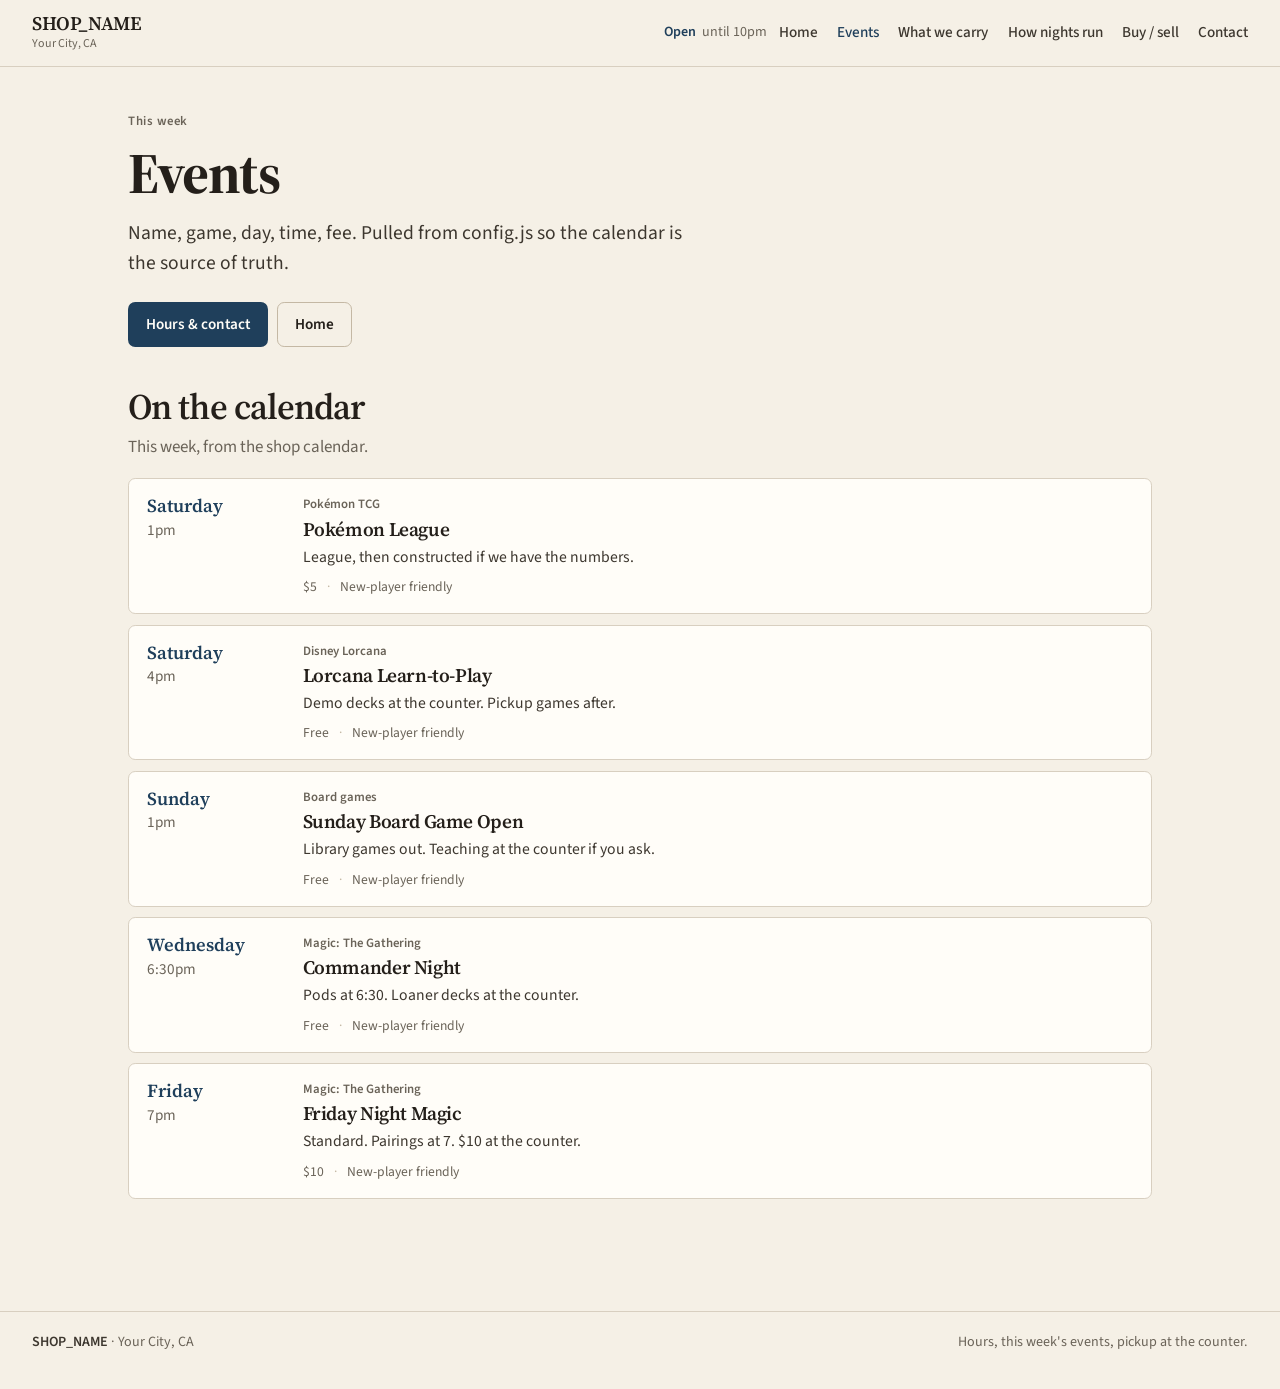
==== commit 1413bf9b: "Use Source Serif 4 and Source Sans 3 on the shop starter. Crisper screen type than Newsreader and Fi" ====
--- a/events.html
+++ b/events.html
@@ -11,7 +11,7 @@
   <link rel="icon" href="favicon.svg" type="image/svg+xml">
   <link rel="preconnect" href="https://fonts.googleapis.com">
   <link rel="preconnect" href="https://fonts.gstatic.com" crossorigin>
-  <link href="https://fonts.googleapis.com/css2?family=Figtree:ital,wght@0,400;0,500;0,600;0,700;1,400&family=Newsreader:ital,opsz,wght@0,6..72,500;0,6..72,600;0,6..72,700;1,6..72,500&display=swap" rel="stylesheet">
+  <link href="https://fonts.googleapis.com/css2?family=Source+Sans+3:ital,wght@0,400;0,500;0,600;0,700;1,400&family=Source+Serif+4:ital,opsz,wght@0,8..60,600;0,8..60,700;1,8..60,600&display=swap" rel="stylesheet">
   <link rel="stylesheet" href="styles.css">
 </head>
 <body>
--- a/styles.css
+++ b/styles.css
@@ -16,8 +16,8 @@
   --space: clamp(1.1rem, 3.2vw, 2rem);
   --wide: 68rem;
   --radius: 0.45rem;
-  --font-display: "Newsreader", "Iowan Old Style", "Palatino Linotype", Palatino, serif;
-  --font-body: "Figtree", "Source Sans 3", "Segoe UI", sans-serif;
+  --font-display: "Source Serif 4", "Iowan Old Style", "Palatino Linotype", Palatino, serif;
+  --font-body: "Source Sans 3", "Segoe UI", system-ui, sans-serif;
   color-scheme: light;
 }
 
@@ -39,7 +39,9 @@
   font-family: var(--font-body);
   font-size: 1.0625rem;
   line-height: 1.55;
-  -webkit-font-smoothing: antialiased;
+  font-optical-sizing: auto;
+  -webkit-font-smoothing: auto;
+  -moz-osx-font-smoothing: auto;
 }
 
 img, svg { max-width: 100%; display: block; }
@@ -224,9 +226,9 @@
 
 .hero h1 {
   font-family: var(--font-display);
-  font-weight: 600;
+  font-weight: 700;
   font-size: clamp(2.15rem, 6.5vw, 3.6rem);
-  letter-spacing: -0.025em;
+  letter-spacing: -0.02em;
   line-height: 1.08;
   margin: 0 0 0.85rem;
   max-width: 100%;
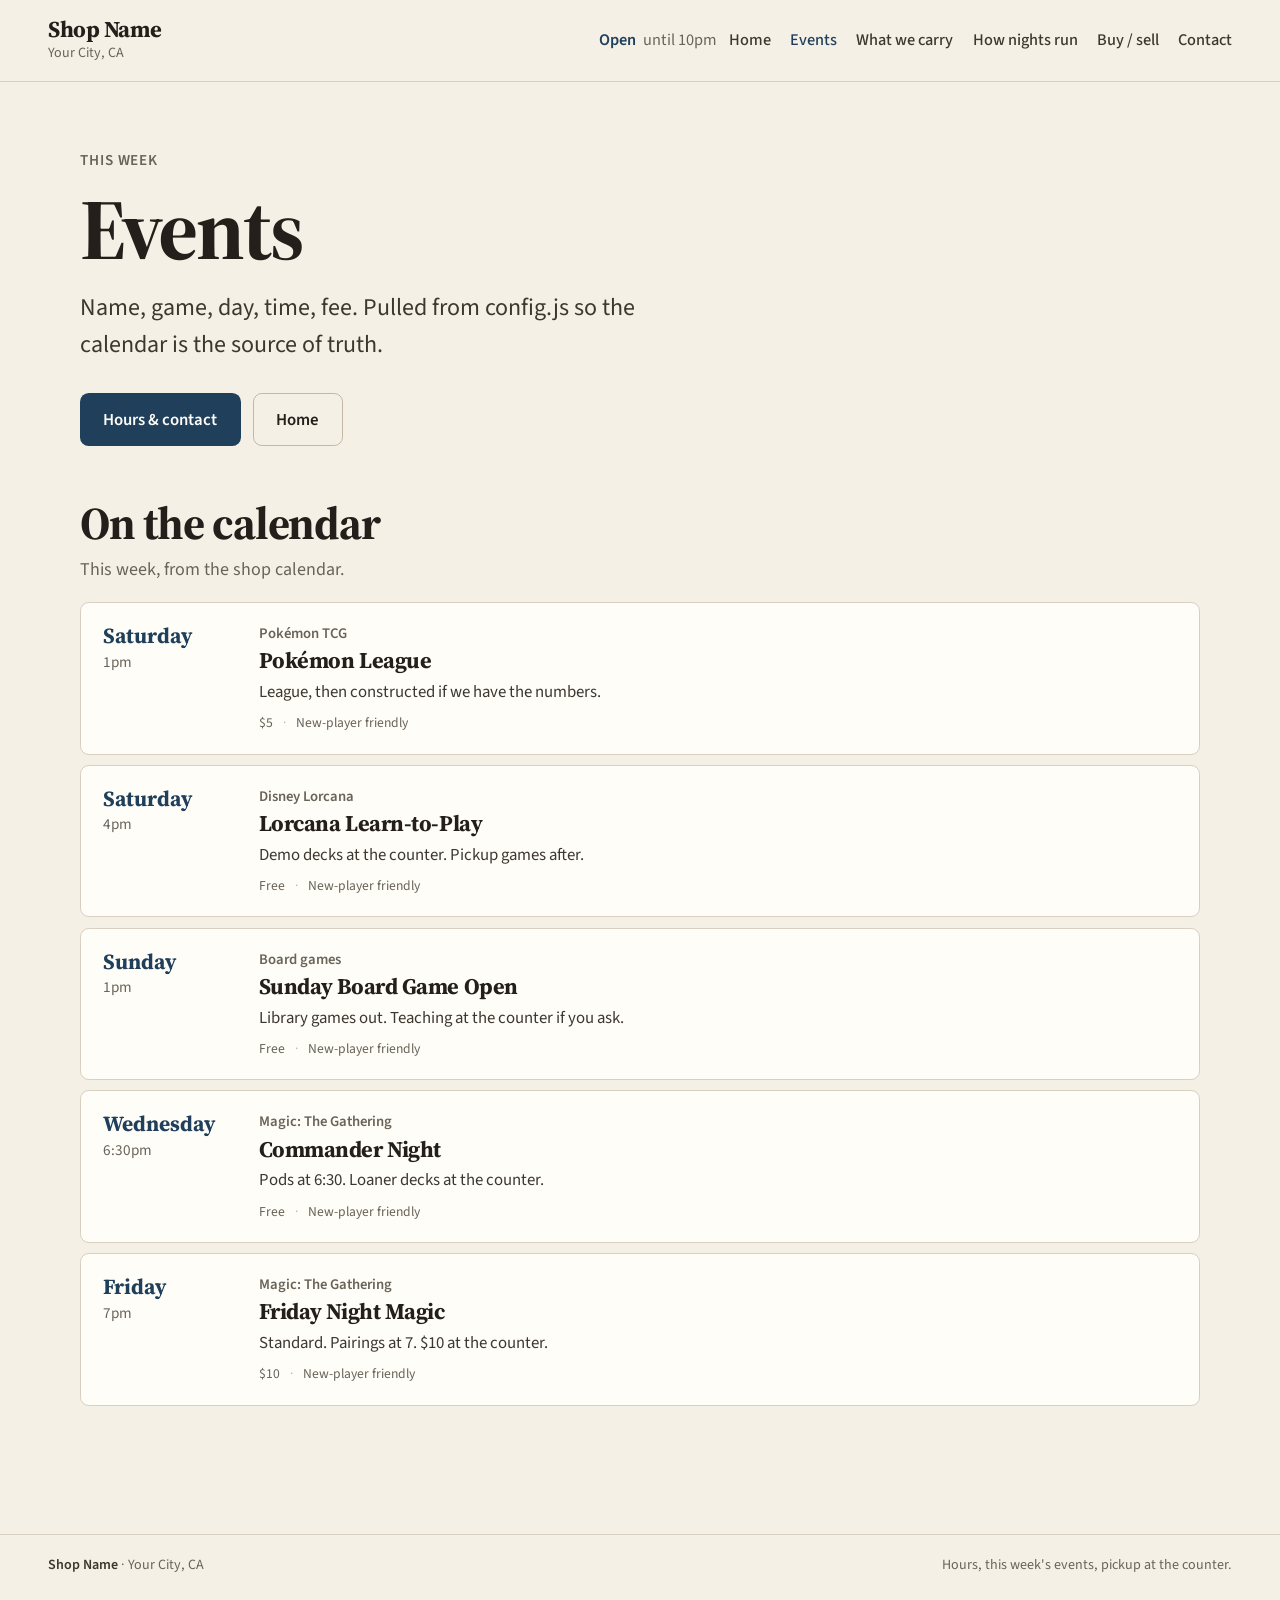
==== commit 2f71146d: "Show Shop Name on the door, not SHOP_NAME." ====
--- a/events.html
+++ b/events.html
@@ -5,9 +5,9 @@
   <meta name="viewport" content="width=device-width, initial-scale=1">
   <meta name="theme-color" content="#f5f0e6">
   <meta name="color-scheme" content="light">
-  <title>Events · SHOP_NAME</title>
-  <meta name="description" content="This week's events at SHOP_NAME in Your City, CA.">
-  <meta property="og:title" content="Events — SHOP_NAME">
+  <title>Events · Shop Name</title>
+  <meta name="description" content="This week's events at Shop Name in Your City, CA.">
+  <meta property="og:title" content="Events — Shop Name">
   <link rel="icon" href="favicon.svg" type="image/svg+xml">
   <link rel="preconnect" href="https://fonts.googleapis.com">
   <link rel="preconnect" href="https://fonts.gstatic.com" crossorigin>
@@ -19,7 +19,7 @@
 
   <header class="site-header">
     <a class="brand" href="index.html">
-      <span class="brand-name" data-bind="SHOP_NAME">SHOP_NAME</span>
+      <span class="brand-name" data-bind="SHOP_NAME">Shop Name</span>
       <span class="brand-city" data-bind="CITY">Your City, CA</span>
     </a>
     <div class="header-tools">
@@ -73,7 +73,7 @@
   </main>
 
   <footer class="site-footer">
-    <span><strong data-bind="SHOP_NAME">SHOP_NAME</strong> · <span data-bind="CITY">Your City, CA</span></span>
+    <span><strong data-bind="SHOP_NAME">Shop Name</strong> · <span data-bind="CITY">Your City, CA</span></span>
     <span data-bind="TAGLINE">Hours, this week's events, pickup at the counter.</span>
   </footer>
 
--- a/styles.css
+++ b/styles.css
@@ -13,9 +13,9 @@
   --navy-mid: #2c5474;
   --open-ink: #1f3f5b;
   --closed-ink: #6a6358;
-  --space: clamp(1.1rem, 3.2vw, 2rem);
-  --wide: 68rem;
-  --radius: 0.45rem;
+  --space: clamp(1.35rem, 4.2vw, 3rem);
+  --wide: 76rem;
+  --radius: 0.55rem;
   --font-display: "Source Serif 4", "Iowan Old Style", "Palatino Linotype", Palatino, serif;
   --font-body: "Source Sans 3", "Segoe UI", system-ui, sans-serif;
   color-scheme: light;
@@ -37,7 +37,7 @@
   background: var(--paper);
   color: var(--ink);
   font-family: var(--font-body);
-  font-size: 1.0625rem;
+  font-size: 1.125rem;
   line-height: 1.55;
   font-optical-sizing: auto;
   -webkit-font-smoothing: auto;
@@ -48,6 +48,7 @@
 
 a {
   color: var(--navy);
+  text-decoration: none;
   text-underline-offset: 0.18em;
 }
 
@@ -81,7 +82,7 @@
   align-items: center;
   justify-content: space-between;
   gap: 0.75rem;
-  padding: 0.75rem var(--space);
+  padding: 1rem var(--space);
   background: var(--paper);
   border-bottom: 1px solid var(--line);
 }
@@ -96,8 +97,8 @@
 }
 .brand-name {
   font-family: var(--font-display);
-  font-weight: 600;
-  font-size: 1.12rem;
+  font-weight: 700;
+  font-size: 1.28rem;
   letter-spacing: -0.02em;
   line-height: 1.15;
   white-space: nowrap;
@@ -107,7 +108,7 @@
 }
 .brand-city {
   color: var(--muted);
-  font-size: 0.75rem;
+  font-size: 0.88rem;
 }
 
 .header-tools {
@@ -120,8 +121,8 @@
   margin: 0;
   display: inline-flex;
   align-items: baseline;
-  gap: 0.4rem;
-  font-size: 0.88rem;
+  gap: 0.45rem;
+  font-size: 1.02rem;
   color: var(--ink-soft);
   white-space: nowrap;
 }
@@ -195,42 +196,43 @@
   .nav-desktop a {
     color: var(--ink-soft);
     text-decoration: none;
-    font-size: 0.95rem;
+    font-size: 1.02rem;
     font-weight: 500;
-    padding: 0.45rem 0;
-    min-height: 2.5rem;
+    padding: 0.5rem 0;
+    min-height: 2.75rem;
     display: inline-flex;
     align-items: center;
   }
   .nav-desktop a[aria-current="page"],
   .nav-desktop a:hover { color: var(--navy); }
-  .brand-name { max-width: none; font-size: 1.2rem; }
+  .brand-name { max-width: none; font-size: 1.42rem; }
 }
 
 /* —— layout —— */
-main { padding-bottom: 3.5rem; }
+main { padding-bottom: 4.5rem; }
 
 .hero {
-  padding: clamp(2rem, 6vw, 3.75rem) var(--space) clamp(1.5rem, 4vw, 2.5rem);
+  padding: clamp(3.25rem, 10vw, 6.5rem) var(--space) clamp(2rem, 5vw, 3.25rem);
   max-width: var(--wide);
   margin: 0 auto;
 }
 
 .kicker {
   color: var(--muted);
-  font-size: 0.8rem;
-  letter-spacing: 0.04em;
-  font-weight: 600;
-  margin: 0 0 0.65rem;
+  font-size: 0.95rem;
+  letter-spacing: 0.06em;
+  text-transform: uppercase;
+  font-weight: 600;
+  margin: 0 0 0.85rem;
 }
 
 .hero h1 {
   font-family: var(--font-display);
   font-weight: 700;
-  font-size: clamp(2.15rem, 6.5vw, 3.6rem);
-  letter-spacing: -0.02em;
-  line-height: 1.08;
-  margin: 0 0 0.85rem;
+  font-size: clamp(3.1rem, 9vw, 5.4rem);
+  letter-spacing: -0.03em;
+  line-height: 0.98;
+  margin: 0 0 1.1rem;
   max-width: 100%;
   overflow-wrap: normal;
   word-break: keep-all;
@@ -239,28 +241,28 @@
 }
 
 .lede {
-  max-width: 36rem;
-  font-size: clamp(1.05rem, 2vw, 1.22rem);
+  max-width: 40rem;
+  font-size: clamp(1.2rem, 2.2vw, 1.5rem);
   color: var(--ink-soft);
-  margin: 0 0 1.5rem;
+  margin: 0 0 1.85rem;
 }
 
 .hero-actions {
   display: flex;
   flex-wrap: wrap;
-  gap: 0.6rem;
+  gap: 0.75rem;
 }
 
 .btn {
   display: inline-flex;
   align-items: center;
   justify-content: center;
-  min-height: 2.75rem;
-  padding: 0.6rem 1.05rem;
+  min-height: 3.25rem;
+  padding: 0.8rem 1.4rem;
   border-radius: var(--radius);
   text-decoration: none;
   font-weight: 600;
-  font-size: 0.95rem;
+  font-size: 1.05rem;
   border: 1px solid transparent;
 }
 .btn-primary {
@@ -277,7 +279,7 @@
 
 /* —— hours table —— */
 .hours {
-  margin: 0 auto clamp(2rem, 5vw, 3rem);
+  margin: 0 auto clamp(2.5rem, 6vw, 4rem);
   max-width: var(--wide);
   padding: 0 var(--space);
 }
@@ -285,19 +287,19 @@
   background: var(--paper-2);
   border: 1px solid var(--line);
   border-radius: var(--radius);
-  padding: clamp(1.1rem, 3vw, 1.5rem);
-  display: grid;
-  gap: 1.15rem;
+  padding: clamp(1.5rem, 3.5vw, 2.15rem);
+  display: grid;
+  gap: 1.5rem;
 }
 @media (min-width: 760px) {
   .hours-panel { grid-template-columns: 0.85fr 1.15fr; align-items: start; }
 }
 .hours h2 {
   font-family: var(--font-display);
-  font-size: clamp(1.45rem, 3vw, 1.85rem);
-  font-weight: 600;
+  font-size: clamp(1.85rem, 3.4vw, 2.4rem);
+  font-weight: 700;
   letter-spacing: -0.02em;
-  margin: 0 0 0.35rem;
+  margin: 0 0 0.4rem;
 }
 .hours p { margin: 0; color: var(--muted); }
 
@@ -311,9 +313,10 @@
   display: flex;
   justify-content: space-between;
   gap: 1rem;
-  padding: 0.48rem 0;
+  padding: 0.72rem 0;
   border-bottom: 1px solid var(--line);
   font-variant-numeric: tabular-nums;
+  font-size: 1.08rem;
   color: var(--ink-soft);
 }
 .hours-list li.is-today {
@@ -325,14 +328,14 @@
   padding-right: 0.55rem;
 }
 .hours-list .day {
-  font-size: 0.95rem;
+  font-size: 1.08rem;
 }
 
 /* —— sections —— */
 .section {
   max-width: var(--wide);
   margin: 0 auto;
-  padding: clamp(2rem, 6vw, 3.5rem) var(--space) 0;
+  padding: clamp(2.75rem, 7vw, 4.75rem) var(--space) 0;
 }
 .section-head {
   display: flex;
@@ -344,8 +347,8 @@
 }
 .section h2 {
   font-family: var(--font-display);
-  font-size: clamp(1.65rem, 4vw, 2.25rem);
-  font-weight: 600;
+  font-size: clamp(2rem, 4.5vw, 2.85rem);
+  font-weight: 700;
   letter-spacing: -0.025em;
   line-height: 1.12;
   margin: 0;
@@ -368,7 +371,7 @@
   background: var(--paper-2);
   border: 1px solid var(--line);
   border-radius: var(--radius);
-  padding: 1rem 1.1rem;
+  padding: 1.25rem 1.35rem;
   text-decoration: none;
   color: inherit;
 }
@@ -390,8 +393,8 @@
 }
 .event-day {
   font-family: var(--font-display);
-  font-weight: 600;
-  font-size: 1.15rem;
+  font-weight: 700;
+  font-size: 1.35rem;
   color: var(--navy);
   line-height: 1.2;
 }
@@ -403,14 +406,14 @@
 
 .event-body h3 {
   font-family: var(--font-display);
-  font-size: 1.2rem;
-  font-weight: 600;
+  font-size: 1.4rem;
+  font-weight: 700;
   letter-spacing: -0.02em;
   line-height: 1.2;
   margin: 0 0 0.25rem;
 }
 .event-game {
-  font-size: 0.8rem;
+  font-size: 0.92rem;
   font-weight: 600;
   color: var(--muted);
   margin-bottom: 0.15rem;
@@ -418,7 +421,7 @@
 .event-body p {
   margin: 0 0 0.45rem;
   color: var(--ink-soft);
-  font-size: 0.98rem;
+  font-size: 1.05rem;
 }
 .event-meta {
   display: flex;
@@ -483,8 +486,8 @@
 }
 .carry-item h3 {
   font-family: var(--font-display);
-  font-size: 1.2rem;
-  font-weight: 600;
+  font-size: 1.4rem;
+  font-weight: 700;
   letter-spacing: -0.02em;
   margin: 0 0 0.3rem;
 }
@@ -500,8 +503,8 @@
 
 /* —— prose blocks —— */
 .prose {
-  max-width: 40rem;
-  font-size: 1.08rem;
+  max-width: 42rem;
+  font-size: 1.18rem;
   color: var(--ink-soft);
 }
 .prose p { margin: 0 0 1rem; }
@@ -523,12 +526,12 @@
 .vcard a { color: var(--ink); text-decoration: none; }
 .vcard a:hover { color: var(--navy); }
 .vcard dt {
-  font-size: 0.78rem;
+  font-size: 0.88rem;
   font-weight: 600;
   color: var(--muted);
   margin-bottom: 0.15rem;
 }
-.vcard dd { margin: 0; font-size: 1.08rem; }
+.vcard dd { margin: 0; font-size: 1.2rem; }
 .socials {
   display: flex;
   flex-wrap: wrap;
@@ -556,8 +559,8 @@
 }
 input, textarea, select {
   width: 100%;
-  min-height: 2.75rem;
-  padding: 0.6rem 0.75rem;
+  min-height: 3.15rem;
+  padding: 0.7rem 0.9rem;
   border-radius: var(--radius);
   border: 1px solid var(--line-strong);
   background: #fff;
@@ -570,7 +573,7 @@
 textarea { min-height: 8rem; resize: vertical; }
 form button {
   cursor: pointer;
-  min-height: 2.75rem;
+  min-height: 3.25rem;
   border: 0;
   border-radius: var(--radius);
   background: var(--navy);
@@ -595,7 +598,7 @@
 .site-footer strong { color: var(--ink-soft); font-weight: 600; }
 
 .page-hero {
-  padding-top: clamp(1.75rem, 5vw, 2.8rem);
+  padding-top: clamp(2.4rem, 7vw, 4.2rem);
 }
 
 @media (prefers-reduced-motion: reduce) {
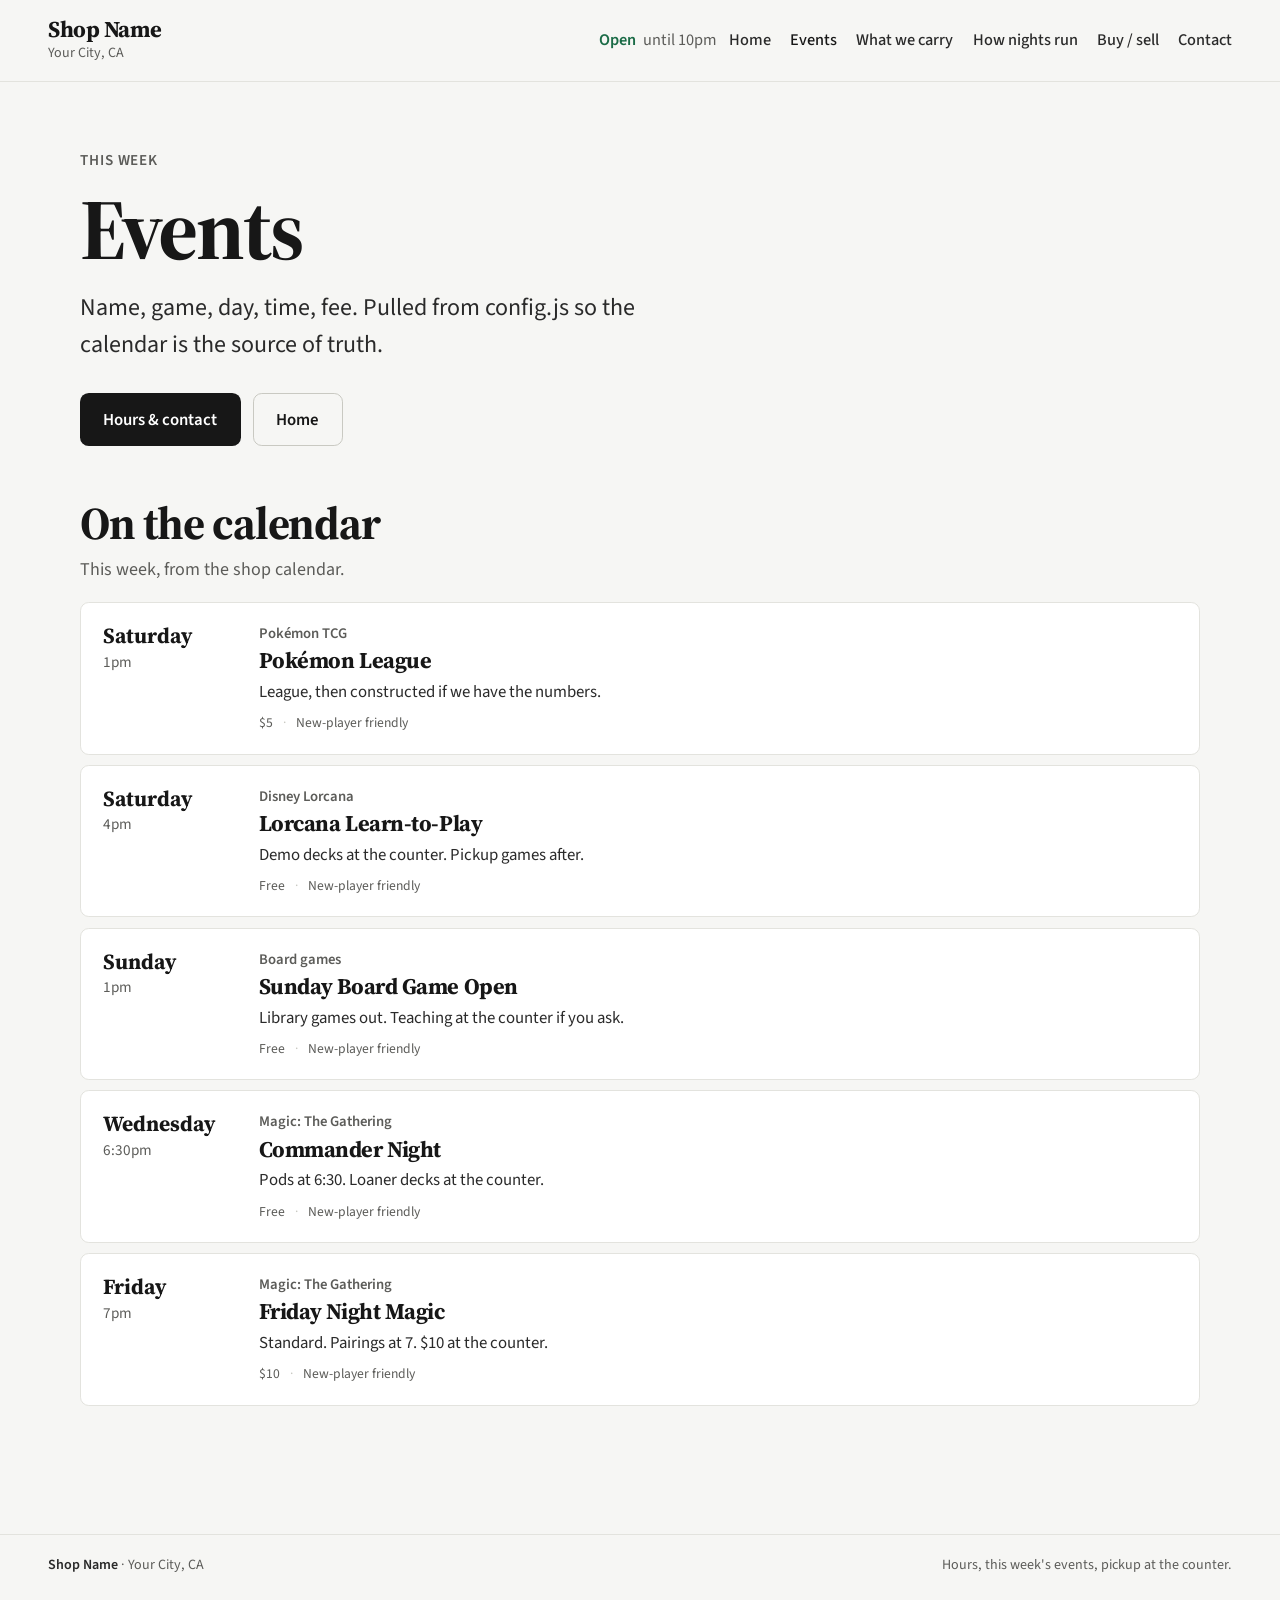
==== commit 1b76a1f9: "Put a stone-and-black palette on the shop starter. Keeps the type and scale. Drops cream and navy so" ====
--- a/events.html
+++ b/events.html
@@ -3,7 +3,7 @@
 <head>
   <meta charset="utf-8">
   <meta name="viewport" content="width=device-width, initial-scale=1">
-  <meta name="theme-color" content="#f5f0e6">
+  <meta name="theme-color" content="#f6f6f4">
   <meta name="color-scheme" content="light">
   <title>Events · Shop Name</title>
   <meta name="description" content="This week's events at Shop Name in Your City, CA.">
--- a/styles.css
+++ b/styles.css
@@ -1,18 +1,18 @@
-/* LGS starter — light paper storefront. Serif shop sign, charcoal type, navy accent. */
+/* LGS starter — stone storefront. Serif shop sign, black type, no cafe cream, no studio red. */
 :root {
-  --paper: #f5f0e6;
-  --paper-2: #fffdf8;
-  --paper-3: #ebe4d6;
-  --ink: #241f1a;
-  --ink-soft: #3d372f;
-  --muted: #6a6358;
-  --line: #d8cfc0;
-  --line-strong: #c4b8a4;
-  --navy: #1f3f5b;
-  --navy-soft: #e6eef4;
-  --navy-mid: #2c5474;
-  --open-ink: #1f3f5b;
-  --closed-ink: #6a6358;
+  --paper: #f6f6f4;
+  --paper-2: #ffffff;
+  --paper-3: #ecece8;
+  --ink: #171717;
+  --ink-soft: #2a2a2a;
+  --muted: #5c5c59;
+  --line: #e3e3de;
+  --line-strong: #c9c9c2;
+  --navy: #171717;
+  --navy-soft: #f0f0ec;
+  --navy-mid: #2e2e2e;
+  --open-ink: #1a6b46;
+  --closed-ink: #5c5c59;
   --space: clamp(1.35rem, 4.2vw, 3rem);
   --wide: 76rem;
   --radius: 0.55rem;
@@ -47,7 +47,7 @@
 img, svg { max-width: 100%; display: block; }
 
 a {
-  color: var(--navy);
+  color: var(--ink);
   text-decoration: none;
   text-underline-offset: 0.18em;
 }
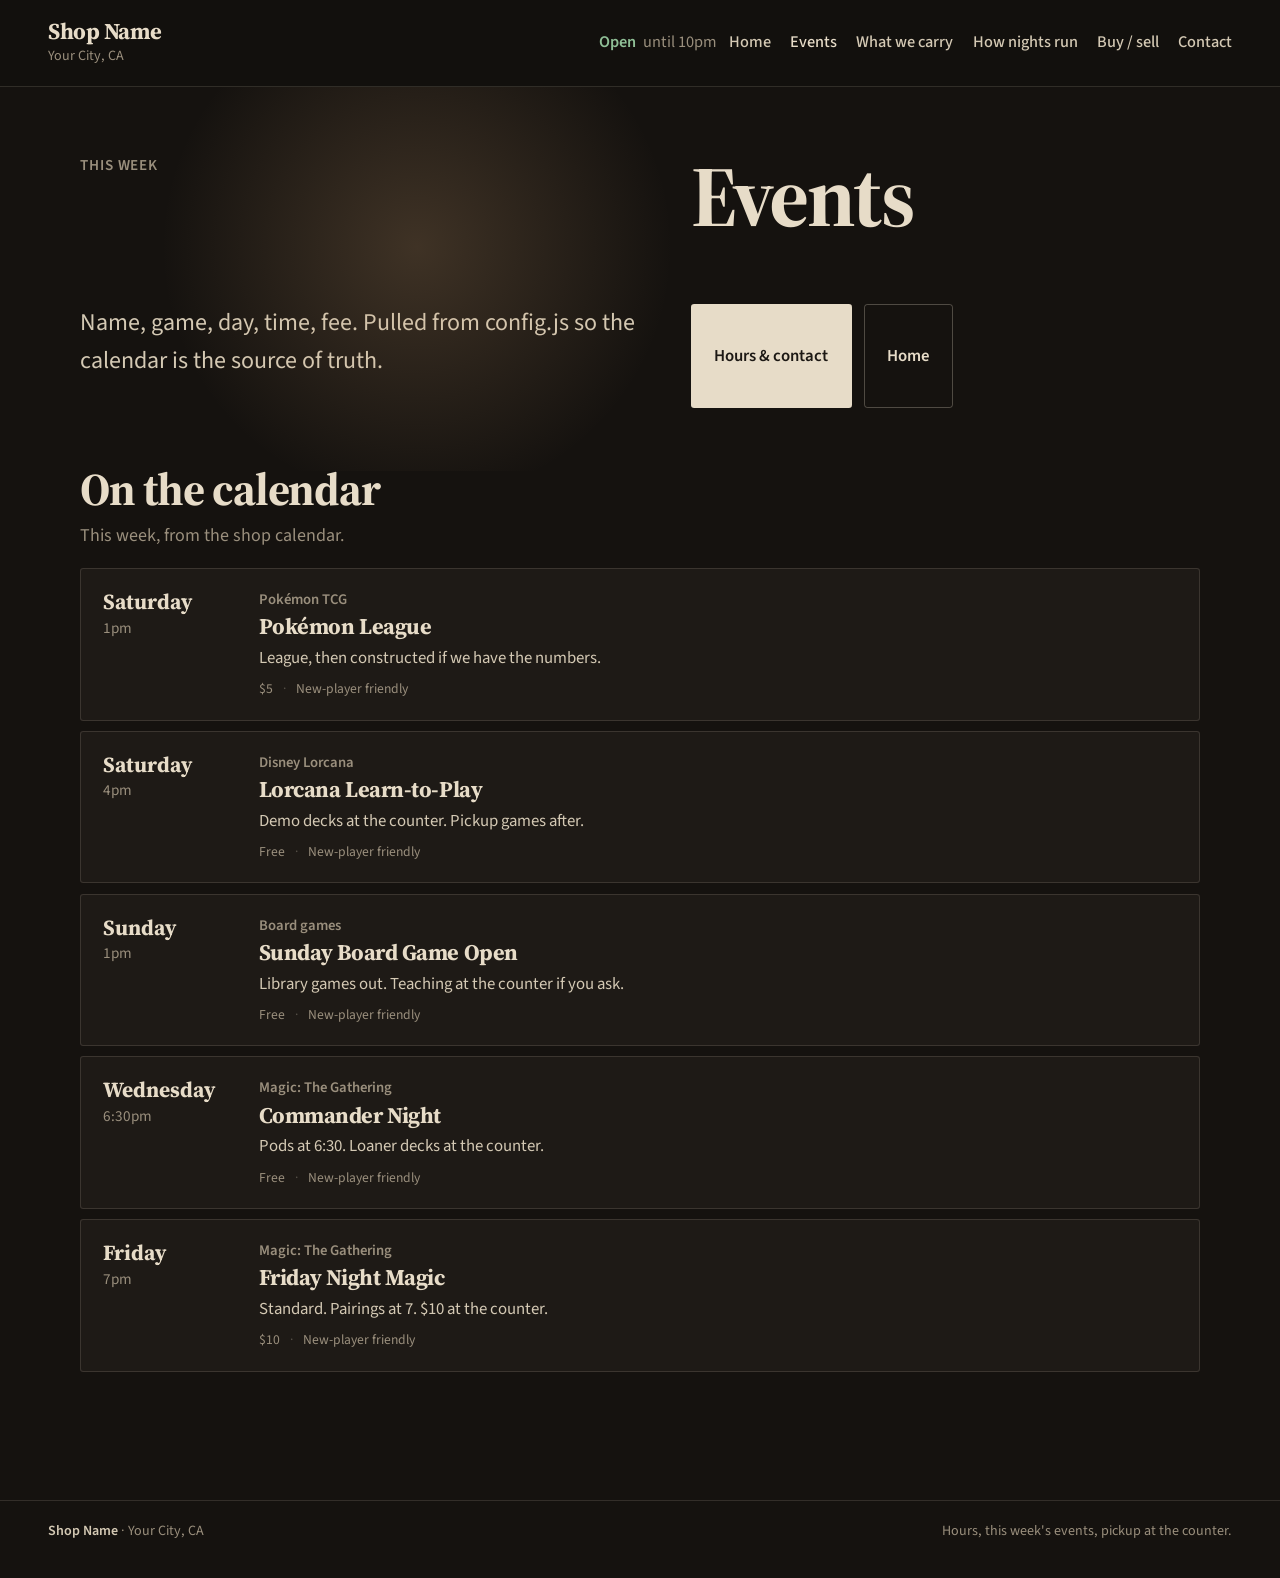
==== commit 8c30fff6: "Make the shop starter a door, not a Wix blank page. Warm interior, parchment hours on the first scre" ====
--- a/events.html
+++ b/events.html
@@ -3,8 +3,8 @@
 <head>
   <meta charset="utf-8">
   <meta name="viewport" content="width=device-width, initial-scale=1">
-  <meta name="theme-color" content="#f6f6f4">
-  <meta name="color-scheme" content="light">
+  <meta name="theme-color" content="#15120f">
+  <meta name="color-scheme" content="dark">
   <title>Events · Shop Name</title>
   <meta name="description" content="This week's events at Shop Name in Your City, CA.">
   <meta property="og:title" content="Events — Shop Name">
--- a/styles.css
+++ b/styles.css
@@ -1,24 +1,30 @@
-/* LGS starter — stone storefront. Serif shop sign, black type, no cafe cream, no studio red. */
+/* LGS starter — shop interior after dark. Warm wall, parchment hours sign.
+   Not a Wix blank page. Not Open Tonight (no LED red, no Syne, no pointer glow). */
 :root {
-  --paper: #f6f6f4;
-  --paper-2: #ffffff;
-  --paper-3: #ecece8;
-  --ink: #171717;
-  --ink-soft: #2a2a2a;
-  --muted: #5c5c59;
-  --line: #e3e3de;
-  --line-strong: #c9c9c2;
-  --navy: #171717;
-  --navy-soft: #f0f0ec;
-  --navy-mid: #2e2e2e;
-  --open-ink: #1a6b46;
-  --closed-ink: #5c5c59;
+  --paper: #15120f;
+  --paper-2: #1e1a16;
+  --paper-3: #26211b;
+  --ink: #e7dcc8;
+  --ink-soft: #d4c9b4;
+  --muted: #9a8f7d;
+  --line: rgba(231, 220, 200, 0.14);
+  --line-strong: rgba(231, 220, 200, 0.28);
+  --navy: #e7dcc8;
+  --navy-soft: rgba(212, 165, 116, 0.14);
+  --navy-mid: #c9b89a;
+  --open-ink: #8fbf96;
+  --closed-ink: #9a8f7d;
+  --sign: #e7dcc8;
+  --sign-ink: #1c1814;
+  --sign-muted: #5e564c;
+  --sign-line: #cfc3ad;
+  --lamp: #d4a574;
   --space: clamp(1.35rem, 4.2vw, 3rem);
   --wide: 76rem;
-  --radius: 0.55rem;
+  --radius: 0.2rem;
   --font-display: "Source Serif 4", "Iowan Old Style", "Palatino Linotype", Palatino, serif;
   --font-body: "Source Sans 3", "Segoe UI", system-ui, sans-serif;
-  color-scheme: light;
+  color-scheme: dark;
 }
 
 *,
@@ -82,9 +88,10 @@
   align-items: center;
   justify-content: space-between;
   gap: 0.75rem;
-  padding: 1rem var(--space);
-  background: var(--paper);
+  padding: 1.15rem var(--space);
+  background: color-mix(in srgb, var(--paper) 88%, #000);
   border-bottom: 1px solid var(--line);
+  backdrop-filter: blur(10px);
 }
 
 .brand {
@@ -212,9 +219,32 @@
 main { padding-bottom: 4.5rem; }
 
 .hero {
-  padding: clamp(3.25rem, 10vw, 6.5rem) var(--space) clamp(2rem, 5vw, 3.25rem);
+  position: relative;
+  display: grid;
+  gap: clamp(1.75rem, 4vw, 3rem);
+  padding: clamp(2.5rem, 7vw, 5rem) var(--space) clamp(2.25rem, 5vw, 3.5rem);
   max-width: var(--wide);
   margin: 0 auto;
+  align-items: end;
+}
+.hero::before {
+  content: "";
+  position: absolute;
+  left: 8%;
+  top: -4rem;
+  width: min(36rem, 70vw);
+  height: 28rem;
+  background: radial-gradient(circle, color-mix(in srgb, var(--lamp) 22%, transparent), transparent 70%);
+  pointer-events: none;
+  z-index: 0;
+}
+.hero-copy,
+.hero .hours-panel { position: relative; z-index: 1; }
+@media (min-width: 900px) {
+  .hero {
+    grid-template-columns: 1.05fr 0.95fr;
+    align-items: stretch;
+  }
 }
 
 .kicker {
@@ -266,69 +296,65 @@
   border: 1px solid transparent;
 }
 .btn-primary {
-  background: var(--navy);
-  color: var(--paper-2);
-}
-.btn-primary:hover { color: var(--paper-2); background: var(--navy-mid); }
+  background: var(--sign);
+  color: var(--sign-ink);
+}
+.btn-primary:hover { color: var(--sign-ink); background: #f3eadc; }
 .btn-ghost {
   background: transparent;
   color: var(--ink);
   border-color: var(--line-strong);
 }
-.btn-ghost:hover { border-color: var(--navy); color: var(--navy); }
+.btn-ghost:hover { border-color: var(--lamp); color: var(--lamp); }
 
 /* —— hours table —— */
-.hours {
-  margin: 0 auto clamp(2.5rem, 6vw, 4rem);
-  max-width: var(--wide);
-  padding: 0 var(--space);
-}
 .hours-panel {
-  background: var(--paper-2);
-  border: 1px solid var(--line);
-  border-radius: var(--radius);
-  padding: clamp(1.5rem, 3.5vw, 2.15rem);
-  display: grid;
-  gap: 1.5rem;
-}
-@media (min-width: 760px) {
-  .hours-panel { grid-template-columns: 0.85fr 1.15fr; align-items: start; }
-}
-.hours h2 {
+  background: var(--sign);
+  color: var(--sign-ink);
+  border: 1px solid var(--sign-line);
+  border-radius: var(--radius);
+  padding: clamp(1.35rem, 3vw, 1.85rem) clamp(1.35rem, 3vw, 1.85rem) 1.1rem;
+  display: grid;
+  gap: 1.1rem;
+  box-shadow:
+    0 24px 50px rgba(0, 0, 0, 0.35),
+    0 0 0 1px rgba(255, 255, 255, 0.06) inset;
+}
+.hours-panel h2 {
   font-family: var(--font-display);
-  font-size: clamp(1.85rem, 3.4vw, 2.4rem);
+  font-size: clamp(1.7rem, 3vw, 2.1rem);
   font-weight: 700;
   letter-spacing: -0.02em;
-  margin: 0 0 0.4rem;
-}
-.hours p { margin: 0; color: var(--muted); }
+  margin: 0 0 0.3rem;
+  color: var(--sign-ink);
+}
+.hours-panel p { margin: 0; color: var(--sign-muted); }
 
 .hours-list {
   list-style: none;
   margin: 0;
   padding: 0;
-  border-top: 1px solid var(--line);
+  border-top: 1px solid var(--sign-line);
 }
 .hours-list li {
   display: flex;
   justify-content: space-between;
   gap: 1rem;
-  padding: 0.72rem 0;
-  border-bottom: 1px solid var(--line);
+  padding: 0.62rem 0;
+  border-bottom: 1px solid var(--sign-line);
   font-variant-numeric: tabular-nums;
-  font-size: 1.08rem;
-  color: var(--ink-soft);
+  font-size: 1.05rem;
+  color: var(--sign-ink);
 }
 .hours-list li.is-today {
-  color: var(--ink);
-  font-weight: 600;
-  background: var(--navy-soft);
+  font-weight: 700;
+  background: color-mix(in srgb, var(--lamp) 22%, var(--sign));
   margin: 0 -0.55rem;
   padding-left: 0.55rem;
   padding-right: 0.55rem;
 }
 .hours-list .day {
-  font-size: 1.08rem;
+  font-size: 1.05rem;
 }
 
 /* —— sections —— */
@@ -563,8 +589,8 @@
   padding: 0.7rem 0.9rem;
   border-radius: var(--radius);
   border: 1px solid var(--line-strong);
-  background: #fff;
-  color: var(--ink);
+  background: var(--sign);
+  color: var(--sign-ink);
 }
 input::placeholder,
 textarea::placeholder {
@@ -576,12 +602,12 @@
   min-height: 3.25rem;
   border: 0;
   border-radius: var(--radius);
-  background: var(--navy);
-  color: var(--paper-2);
+  background: var(--sign);
+  color: var(--sign-ink);
   font-weight: 600;
   padding: 0.65rem 1.05rem;
 }
-form button:hover { background: var(--navy-mid); }
+form button:hover { background: #f3eadc; }
 .form-hint { margin: 0; color: var(--muted); font-size: 0.85rem; }
 
 .site-footer {
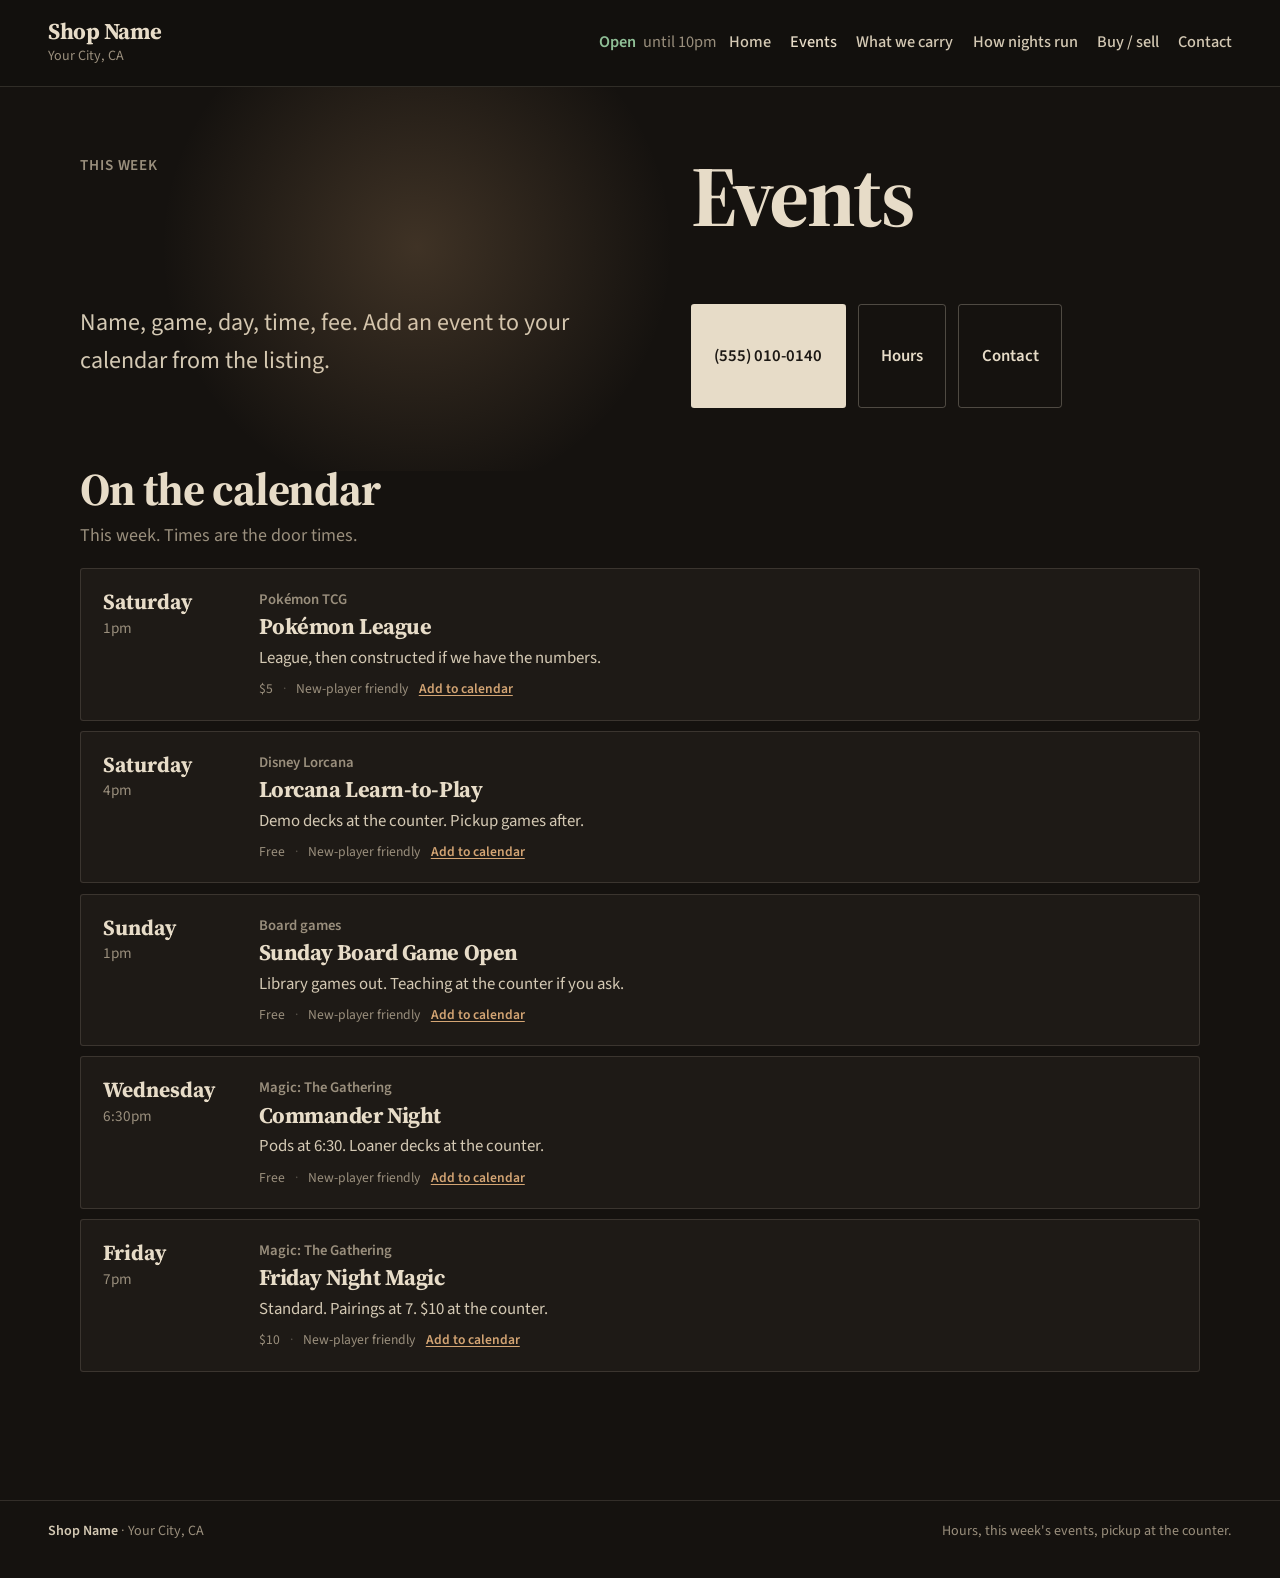
==== commit 3c1c73a1: "Make the shop door do work. Call, directions, a live open/closed tick, and add-to-calendar on events" ====
--- a/events.html
+++ b/events.html
@@ -54,10 +54,11 @@
     <section class="hero page-hero">
       <p class="kicker">This week</p>
       <h1>Events</h1>
-      <p class="lede">Name, game, day, time, fee. Pulled from config.js so the calendar is the source of truth.</p>
+      <p class="lede">Name, game, day, time, fee. Add an event to your calendar from the listing.</p>
       <div class="hero-actions">
-        <a class="btn btn-primary" href="index.html#contact">Hours &amp; contact</a>
-        <a class="btn btn-ghost" href="index.html">Home</a>
+        <a class="btn btn-primary" data-bind="PHONE" data-bind-href="PHONE" href="tel:+15550100140">(555) 010-0140</a>
+        <a class="btn btn-ghost" href="index.html#hours">Hours</a>
+        <a class="btn btn-ghost" href="index.html#contact">Contact</a>
       </div>
     </section>
 
@@ -65,10 +66,10 @@
       <div class="section-head">
         <div>
           <h2 id="week-heading">On the calendar</h2>
-          <p class="sub">This week, from the shop calendar.</p>
+          <p class="sub">This week. Times are the door times.</p>
         </div>
       </div>
-      <div class="event-list" data-events-all><noscript><p class="empty-week">Turn on JavaScript to load this week from config.js.</p></noscript></div>
+      <div class="event-list" data-events-all><noscript><p class="empty-week">Turn on JavaScript to load this week.</p></noscript></div>
     </section>
   </main>
 
--- a/styles.css
+++ b/styles.css
@@ -461,6 +461,15 @@
   margin-right: 0.65rem;
   color: var(--line-strong);
 }
+.event-cal {
+  color: var(--lamp);
+  text-decoration: underline;
+  text-underline-offset: 0.18em;
+  font-weight: 600;
+}
+.event-cal:hover { color: var(--ink); }
+.socials a[hidden] { display: none; }
+
 
 .empty-week {
   border: 1px dashed var(--line-strong);
